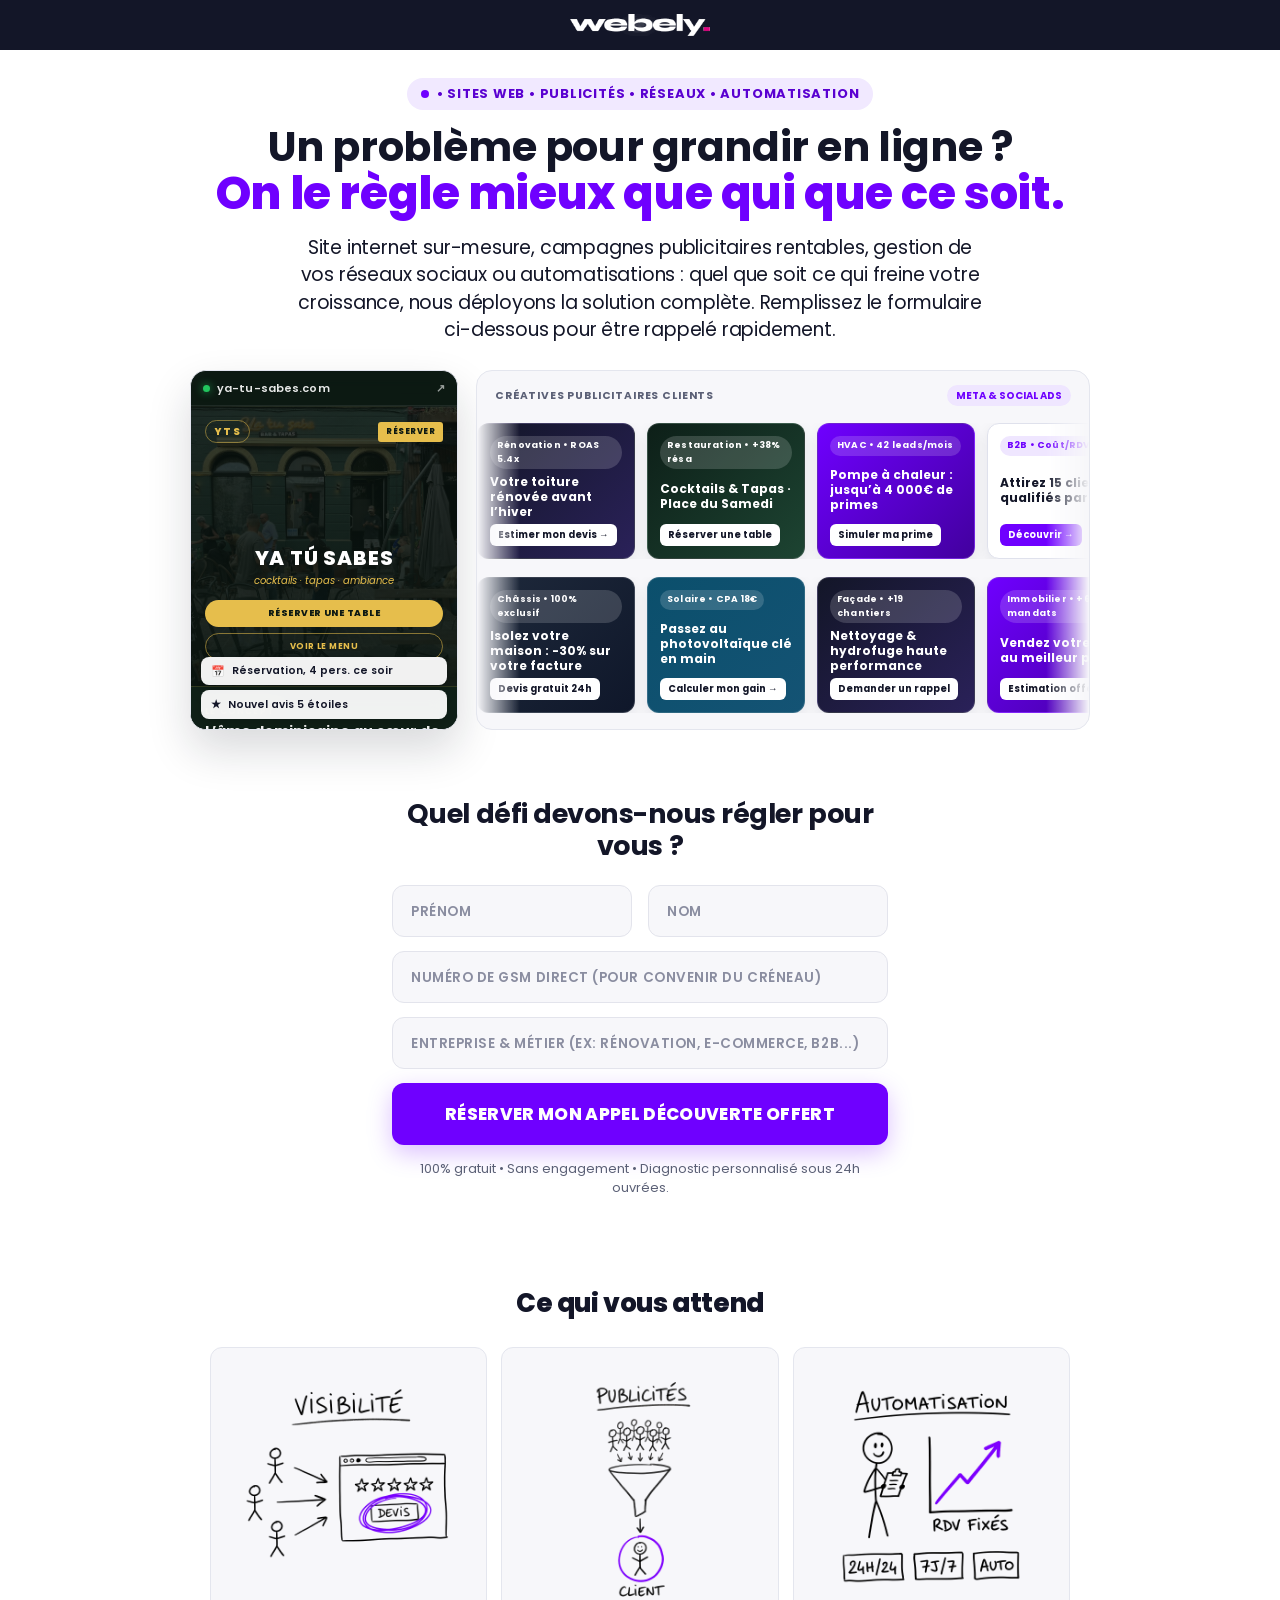
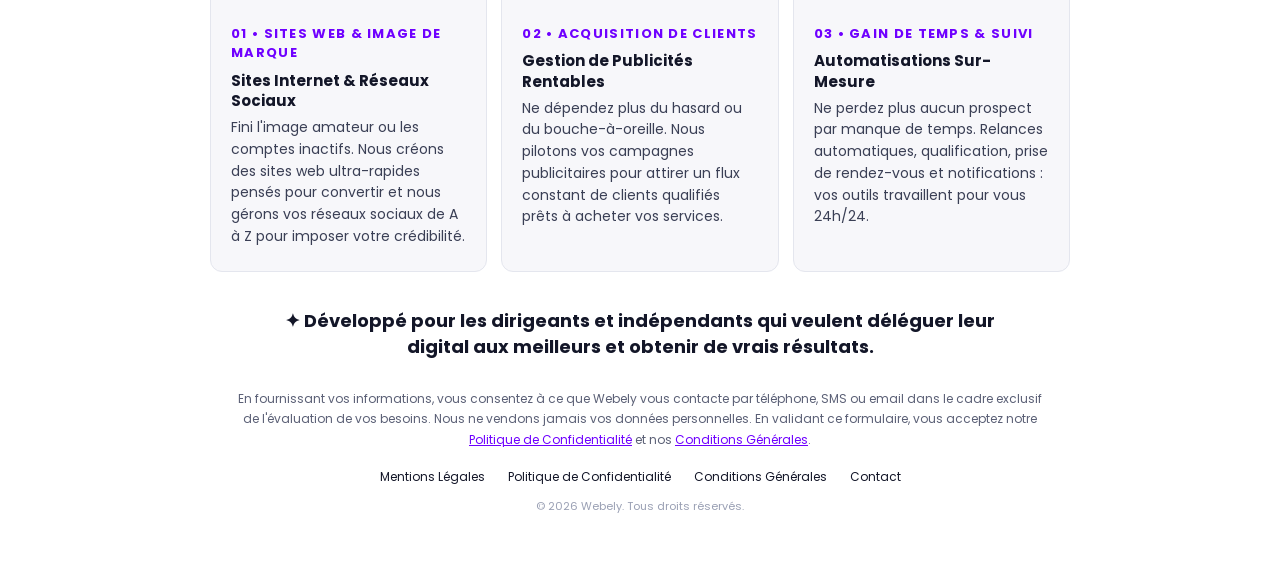
==== index.html @ 22837da8 "feat: nouveau hero showcase site web defilant ya-tu-sabes + double carrousel publicitaire" ====
<!DOCTYPE html>
<html lang="fr">
<head>
  <meta charset="UTF-8" />
  <meta name="viewport" content="width=device-width, initial-scale=1.0" />
  <title>Webely — Un problème pour grandir en ligne ? On le règle mieux que qui que ce soit.</title>
  <meta name="description" content="Site internet sur-mesure, campagnes publicitaires rentables, gestion de vos réseaux sociaux ou automatisations : quel que soit ce qui freine votre croissance, nous déployons la solution complète." />
  
  <!-- Exact Google Font Poppins used by Acquisition.com -->
  <link rel="preconnect" href="https://fonts.googleapis.com" />
  <link rel="preconnect" href="https://fonts.gstatic.com" crossorigin />
  <link href="https://fonts.googleapis.com/css2?family=Poppins:wght@300;400;500;600;700;800;900&display=swap" rel="stylesheet" />
  
  <link rel="stylesheet" href="styles.css" />
</head>
<body>

  <!-- ========================================================================
       TOP HEADER (ACQUISITION.COM STYLE: DARK NAVY STRIP + LOGO)
       ======================================================================== -->
  <header class="sr-topbar">
    <a href="#" aria-label="Webely Accueil">
      <img src="assets/webely-logo-pure-white.png" alt="webely." class="sr-logo" />
    </a>
  </header>

  <main>
    <!-- ======================================================================
         SECTION 1 : HERO WITH MOCKUP DECK & WAITLIST CARD
         ====================================================================== -->
    <section class="sr-hero">
      
      <!-- Top Pill Tag -->
      <div class="stw-pill">
        <span class="stw-dot"></span>
        • SITES WEB • PUBLICITÉS • RÉSEAUX • AUTOMATISATION
      </div>

      <!-- Main Headline (h1-dsdasd + rm-h1-em) -->
      <h1 class="h1-dsdasd">
        Un problème pour grandir en ligne ? <br />
        <span class="rm-h1-em">On le règle mieux que qui que ce soit.</span>
      </h1>

      <!-- Subtitle Copy (rm-h1-copy) -->
      <h2 class="rm-h1-copy">
        Site internet sur-mesure, campagnes publicitaires rentables, gestion de vos réseaux sociaux ou automatisations : quel que soit ce qui freine votre croissance, nous déployons la solution complète. Remplissez le formulaire ci-dessous pour être rappelé rapidement.
      </h2>

      <!-- ==================================================================
           HERO VISUAL SHOWCASE : SITE WEB (CLIIK STYLE) + PUBS (HEYDIGITAL STYLE)
           ================================================================== -->
      <div class="wb-hero-showcase" id="hero-showcase">

        <!-- GAUCHE : Widget Site Web défilant (ya-tu-sabes.com) inspiré de cliik.io -->
        <a href="https://www.ya-tu-sabes.com/" target="_blank" rel="noopener noreferrer" class="wb-site-widget" aria-label="Voir le site client ya-tu-sabes.com">
          <div class="wb-site-topbar">
            <span class="wb-live-dot"></span>
            <span>ya-tu-sabes.com</span>
            <span class="wb-site-ext">↗</span>
          </div>

          <div class="wb-site-viewport">
            <div class="wb-site-scroll-track">
              <!-- Section 1 : Hero ya-tu-sabes.com -->
              <div class="yts-hero-block">
                <img src="assets/yts-hero.jpg" alt="Ya Tu Sabes Bruxelles" class="yts-hero-bg" />
                <div class="yts-hero-overlay"></div>
                <div class="yts-nav-mini">
                  <span class="yts-logo-mini">YTS</span>
                  <span class="yts-btn-mini">RÉSERVER</span>
                </div>
                <div class="yts-hero-center">
                  <div class="yts-title-main">YA TÚ SABES</div>
                  <div class="yts-sub-main">cocktails · tapas · ambiance</div>
                  <div class="yts-cta-gold">RÉSERVER UNE TABLE</div>
                  <div class="yts-cta-outline">VOIR LE MENU</div>
                </div>
              </div>

              <!-- Section 2 : Concept & Stats (milieu du site) -->
              <div class="yts-mid-block">
                <div class="yts-kicker">LE CONCEPT</div>
                <div class="yts-h2">L’âme dominicaine au cœur de Bruxelles</div>
                <p class="yts-p">Place du Samedi 12 · Cocktails signature, tapas généreuses et ambiance latine festive jusqu’à 01h.</p>
                <div class="yts-stats-grid">
                  <div class="yts-stat">
                    <strong>4.9 ★</strong>
                    <span>Avis Google</span>
                  </div>
                  <div class="yts-stat">
                    <strong>17h–01h</strong>
                    <span>Mar → Dim</span>
                  </div>
                </div>
              </div>

              <!-- Section 3 : La Carte Signature -->
              <div class="yts-carte-block">
                <div class="yts-kicker">LA CARTE SIGNATURE</div>
                <div class="yts-menu-item">
                  <span>Mojito Maracuyá</span>
                  <span class="yts-price">12€</span>
                </div>
                <div class="yts-menu-item">
                  <span>Empanadas Dominicaines</span>
                  <span class="yts-price">9€</span>
                </div>
                <div class="yts-menu-item">
                  <span>Plátanos Maduros</span>
                  <span class="yts-price">8€</span>
                </div>
              </div>
            </div>
          </div>

          <!-- Micro-pilules flottantes style cliik.io -->
          <div class="wb-float-pills">
            <div class="wb-pill-notif">
              <span class="wb-pill-ico">📅</span>
              <span>Réservation, 4 pers. ce soir</span>
            </div>
            <div class="wb-pill-notif">
              <span class="wb-pill-ico">★</span>
              <span>Nouvel avis 5 étoiles</span>
            </div>
          </div>
        </a>

        <!-- DROITE : Double Carrousel Publicitaire inspiré de heydigital.co -->
        <div class="wb-ads-stage" aria-label="Créatives publicitaires clients">
          <div class="wb-ads-header">
            <span class="wb-ads-label">CRÉATIVES PUBLICITAIRES CLIENTS</span>
            <span class="wb-ads-badge">META &amp; SOCIAL ADS</span>
          </div>

          <!-- Ligne du haut : défilement de GAUCHE à DROITE -->
          <div class="wb-marquee-row">
            <div class="wb-marquee-track is-ltr">
              <div class="wb-ad-card ad-style-1" data-ad-slot="1">
                <div class="wb-ad-tag">Rénovation • ROAS 5.4x</div>
                <div class="wb-ad-headline">Votre toiture rénovée avant l’hiver</div>
                <div class="wb-ad-cta">Estimer mon devis →</div>
              </div>
              <div class="wb-ad-card ad-style-2" data-ad-slot="2">
                <div class="wb-ad-tag">Restauration • +38% résa</div>
                <div class="wb-ad-headline">Cocktails &amp; Tapas · Place du Samedi</div>
                <div class="wb-ad-cta">Réserver une table</div>
              </div>
              <div class="wb-ad-card ad-style-3" data-ad-slot="3">
                <div class="wb-ad-tag">HVAC • 42 leads/mois</div>
                <div class="wb-ad-headline">Pompe à chaleur : jusqu’à 4 000€ de primes</div>
                <div class="wb-ad-cta">Simuler ma prime</div>
              </div>
              <div class="wb-ad-card ad-style-4" data-ad-slot="4">
                <div class="wb-ad-tag">B2B • Coût/RDV -44%</div>
                <div class="wb-ad-headline">Attirez 15 clients qualifiés par mois</div>
                <div class="wb-ad-cta">Découvrir →</div>
              </div>
              <!-- Duplication pour boucle infinie fluide -->
              <div class="wb-ad-card ad-style-1" aria-hidden="true">
                <div class="wb-ad-tag">Rénovation • ROAS 5.4x</div>
                <div class="wb-ad-headline">Votre toiture rénovée avant l’hiver</div>
                <div class="wb-ad-cta">Estimer mon devis →</div>
              </div>
              <div class="wb-ad-card ad-style-2" aria-hidden="true">
                <div class="wb-ad-tag">Restauration • +38% résa</div>
                <div class="wb-ad-headline">Cocktails &amp; Tapas · Place du Samedi</div>
                <div class="wb-ad-cta">Réserver une table</div>
              </div>
              <div class="wb-ad-card ad-style-3" aria-hidden="true">
                <div class="wb-ad-tag">HVAC • 42 leads/mois</div>
                <div class="wb-ad-headline">Pompe à chaleur : jusqu’à 4 000€ de primes</div>
                <div class="wb-ad-cta">Simuler ma prime</div>
              </div>
              <div class="wb-ad-card ad-style-4" aria-hidden="true">
                <div class="wb-ad-tag">B2B • Coût/RDV -44%</div>
                <div class="wb-ad-headline">Attirez 15 clients qualifiés par mois</div>
                <div class="wb-ad-cta">Découvrir →</div>
              </div>
            </div>
          </div>

          <!-- Ligne du bas : défilement de DROITE à GAUCHE -->
          <div class="wb-marquee-row">
            <div class="wb-marquee-track is-rtl">
              <div class="wb-ad-card ad-style-5" data-ad-slot="5">
                <div class="wb-ad-tag">Châssis • 100% exclusif</div>
                <div class="wb-ad-headline">Isolez votre maison : -30% sur votre facture</div>
                <div class="wb-ad-cta">Devis gratuit 24h</div>
              </div>
              <div class="wb-ad-card ad-style-6" data-ad-slot="6">
                <div class="wb-ad-tag">Solaire • CPA 18€</div>
                <div class="wb-ad-headline">Passez au photovoltaïque clé en main</div>
                <div class="wb-ad-cta">Calculer mon gain →</div>
              </div>
              <div class="wb-ad-card ad-style-1" data-ad-slot="7">
                <div class="wb-ad-tag">Façade • +19 chantiers</div>
                <div class="wb-ad-headline">Nettoyage &amp; hydrofuge haute performance</div>
                <div class="wb-ad-cta">Demander un rappel</div>
              </div>
              <div class="wb-ad-card ad-style-3" data-ad-slot="8">
                <div class="wb-ad-tag">Immobilier • +62 mandats</div>
                <div class="wb-ad-headline">Vendez votre bien au meilleur prix</div>
                <div class="wb-ad-cta">Estimation offerte</div>
              </div>
              <!-- Duplication pour boucle infinie fluide -->
              <div class="wb-ad-card ad-style-5" aria-hidden="true">
                <div class="wb-ad-tag">Châssis • 100% exclusif</div>
                <div class="wb-ad-headline">Isolez votre maison : -30% sur votre facture</div>
                <div class="wb-ad-cta">Devis gratuit 24h</div>
              </div>
              <div class="wb-ad-card ad-style-6" aria-hidden="true">
                <div class="wb-ad-tag">Solaire • CPA 18€</div>
                <div class="wb-ad-headline">Passez au photovoltaïque clé en main</div>
                <div class="wb-ad-cta">Calculer mon gain →</div>
              </div>
              <div class="wb-ad-card ad-style-1" aria-hidden="true">
                <div class="wb-ad-tag">Façade • +19 chantiers</div>
                <div class="wb-ad-headline">Nettoyage &amp; hydrofuge haute performance</div>
                <div class="wb-ad-cta">Demander un rappel</div>
              </div>
              <div class="wb-ad-card ad-style-3" aria-hidden="true">
                <div class="wb-ad-tag">Immobilier • +62 mandats</div>
                <div class="wb-ad-headline">Vendez votre bien au meilleur prix</div>
                <div class="wb-ad-cta">Estimation offerte</div>
              </div>
            </div>
          </div>
        </div>

      </div>

    </section>

    <!-- ======================================================================
         FORM SECTION (#waitlist, .sr-card, .rm-card-h2, .sr-namerow, .sr-btn)
         ====================================================================== -->
    <div class="sr-card" id="waitlist">
      <h2 class="rm-card-h2">Quel défi devons-nous régler pour vous ?</h2>

      <form id="discovery-form" class="sr-form" novalidate>
        
        <!-- Row 1: First Name & Last Name (sr-namerow) -->
        <div class="sr-namerow">
          <input 
            type="text" 
            name="firstname" 
            id="first-name"
            class="sr-input" 
            placeholder="PRÉNOM" 
            autocomplete="given-name" 
            required 
          />
          <input 
            type="text" 
            name="lastname" 
            id="last-name"
            class="sr-input" 
            placeholder="NOM" 
            autocomplete="family-name" 
            required 
          />
        </div>

        <!-- Row 2: Phone GSM Direct -->
        <div class="sr-field-full">
          <input 
            type="tel" 
            name="phone" 
            id="phone"
            class="sr-input" 
            placeholder="NUMÉRO DE GSM DIRECT (POUR CONVENIR DU CRÉNEAU)" 
            autocomplete="tel" 
            required 
          />
        </div>

        <!-- Row 3: Company & Trade -->
        <div class="sr-field-full">
          <input 
            type="text" 
            name="company" 
            id="company"
            class="sr-input" 
            placeholder="ENTREPRISE &amp; MÉTIER (EX: RÉNOVATION, E-COMMERCE, B2B...)" 
            required 
          />
        </div>

        <!-- Big Hormozi Purple CTA Button (.sr-btn) -->
        <button type="submit" class="sr-btn" id="submit-btn">
          RÉSERVER MON APPEL DÉCOUVERTE OFFERT
        </button>

        <!-- Microcopy reassurance (.sr-micro) -->
        <div class="sr-micro">
          100% gratuit • Sans engagement • Diagnostic personnalisé sous 24h ouvrées.
        </div>

      </form>

      <!-- Success State (hidden initially) -->
      <div id="form-success" class="sr-success-box" style="display: none;">
        <div class="sr-success-icon">
          <svg width="28" height="28" viewBox="0 0 24 24" fill="none" stroke="currentColor" stroke-width="2.5">
            <polyline points="20 6 9 17 4 12"/>
          </svg>
        </div>
        <h3 class="sr-success-title">Demande enregistrée avec succès !</h3>
        <p class="sr-success-desc">
          Merci. Notre équipe analyse votre activité et vous contacte très rapidement par téléphone pour faire le point sur vos objectifs.
        </p>
      </div>

    </div>

    <!-- ======================================================================
         SECTION 2 : "WHAT'S INSIDE" / "CE QUI VOUS ATTEND" (.stw-inside, .stw-grid, .stw-c)
         ====================================================================== -->
    <section class="stw-inside">
      <h2>Ce qui vous attend</h2>
      
      <div class="stw-grid">
        
        <!-- CARTE 01 : SITES WEB & IMAGE DE MARQUE -->
        <div class="stw-c">
          <img 
            class="stw-dd" data-src="assets/sketch-visibilite.png" src="[data-uri]" alt="Visibilité" width="600" height="600" 
          />
          <b>01 • SITES WEB &amp; IMAGE DE MARQUE</b>
          <h3>Sites Internet &amp; Réseaux Sociaux</h3>
          <p>
            Fini l'image amateur ou les comptes inactifs. Nous créons des sites web ultra-rapides pensés pour convertir et nous gérons vos réseaux sociaux de A à Z pour imposer votre crédibilité.
          </p>
        </div>

        <!-- CARTE 02 : ACQUISITION DE CLIENTS -->
        <div class="stw-c">
          <img 
            class="stw-dd" data-src="assets/sketch-publicites.png" src="[data-uri]" alt="Publicités" width="600" height="600" 
          />
          <b>02 • ACQUISITION DE CLIENTS</b>
          <h3>Gestion de Publicités Rentables</h3>
          <p>
            Ne dépendez plus du hasard ou du bouche-à-oreille. Nous pilotons vos campagnes publicitaires pour attirer un flux constant de clients qualifiés prêts à acheter vos services.
          </p>
        </div>

        <!-- CARTE 03 : GAIN DE TEMPS & SUIVI -->
        <div class="stw-c">
          <img 
            class="stw-dd" data-src="assets/sketch-automatisation.png" src="[data-uri]" alt="Automatisation" width="600" height="600" 
          />
          <b>03 • GAIN DE TEMPS &amp; SUIVI</b>
          <h3>Automatisations Sur-Mesure</h3>
          <p>
            Ne perdez plus aucun prospect par manque de temps. Relances automatiques, qualification, prise de rendez-vous et notifications : vos outils travaillent pour vous 24h/24.
          </p>
        </div>

      </div>
    </section>

    <!-- Authority / Proof Callout (.sr-trust, .sr-trust-line) -->
    <div class="sr-trust">
      <div class="sr-trust-line">
        ✦ Développé pour les dirigeants et indépendants qui veulent déléguer leur digital aux meilleurs et obtenir de vrais résultats.
      </div>
    </div>

    <!-- Legal Disclaimer & Footer (.sr-legal, .sr-consent, .sr-links, .sr-copy) -->
    <footer class="sr-legal">
      <p class="sr-consent">
        En fournissant vos informations, vous consentez à ce que Webely vous contacte par téléphone, SMS ou email dans le cadre exclusif de l'évaluation de vos besoins. Nous ne vendons jamais vos données personnelles. En validant ce formulaire, vous acceptez notre <a href="#" class="sr-consent-link">Politique de Confidentialité</a> et nos <a href="#" class="sr-consent-link">Conditions Générales</a>.
      </p>
      
      <div class="sr-links">
        <a href="#" class="sr-flink">Mentions Légales</a>
        <a href="#" class="sr-flink">Politique de Confidentialité</a>
        <a href="#" class="sr-flink">Conditions Générales</a>
        <a href="mailto:contact@webely.eu" class="sr-flink">Contact</a>
      </div>

      <div class="sr-copy">
        © 2026 Webely. Tous droits réservés.
      </div>
    </footer>

  </main>

  <!-- Video Modal Dialog -->
  <div id="video-modal" class="video-modal-overlay" aria-hidden="true" role="dialog">
    <div class="video-modal-box">
      <button type="button" class="video-modal-close" id="close-video-modal" aria-label="Fermer la vidéo">✕</button>
      <div class="video-player-frame">
        <div class="video-sim-screen">
          <div class="sim-brand-watermark">
            <img src="assets/webely-logo-pure-white.png" alt="webely." />
          </div>
          <div class="sim-play-state">
            <div class="sim-loader-ring"></div>
            <h4>Démonstration des Solutions Webely</h4>
            <p>Sites web, acquisition publicitaire &amp; automatisation digitale</p>
          </div>
          <div class="sim-controls-bar">
            <div class="sim-progress-track">
              <div class="sim-progress-fill"></div>
            </div>
            <div class="sim-controls-row">
              <button type="button" class="sim-play-pause">▶</button>
              <span>01:14 / 08:45</span>
              <span class="sim-hq-badge">HD 1080p</span>
            </div>
          </div>
        </div>
      </div>
    </div>
  </div>

  <script src="app.js"></script>
</body>
</html>
---- styles.css ----
/* ==========================================================================
   WEBELY — EXACT REPLICATION OF ACQUISITION.COM (ALEX HORMOZI FUNNEL)
   Original CSS Rules, Dimensions, Fonts & Responsive Breakpoints
   ========================================================================== */

:root {
  --_primitives---colors--neutral-darkest: #06030b;
  --_primitives---colors--white: #fff;
  --_typography---font-styles--body: 'Poppins', sans-serif;
  --color-scheme-1--background: var(--_primitives---colors--white);
  --color-scheme-1--text: var(--_primitives---colors--neutral-darkest);
}

*, *::before, *::after {
  box-sizing: border-box;
  margin: 0;
  padding: 0;
}

html {
  -webkit-text-size-adjust: 100%;
}

body {
  background-color: var(--color-scheme-1--background);
  font-family: var(--_typography---font-styles--body);
  color: var(--color-scheme-1--text);
  font-size: 1rem;
  line-height: 1.5;
  -webkit-font-smoothing: antialiased;
  overflow-x: hidden;
}

img {
  max-width: 100%;
}

/* ==========================================================================
   HEADER / TOPBAR (.sr-topbar & .sr-logo)
   ========================================================================== */
.sr-topbar {
  background-color: #131628;
  justify-content: center;
  align-items: center;
  padding: 14px 20px;
  display: flex;
}

.sr-logo {
  width: auto;
  height: 22px;
  display: block;
}

/* ==========================================================================
   HERO SECTION (.sr-hero, .stw-pill, .h1-dsdasd, .rm-h1-em, .rm-h1-copy)
   ========================================================================== */
.sr-hero {
  text-align: center;
  max-width: 960px;
  margin-left: auto;
  margin-right: auto;
  padding: 24px 20px 6px;
  font-family: 'Poppins', sans-serif;
}

.stw-pill {
  display: inline-flex;
  align-items: center;
  gap: 8px;
  background: #f1e9ff;
  color: #5a00d1;
  border-radius: 999px;
  padding: 6px 14px;
  font-size: 13px;
  font-weight: 700;
  letter-spacing: .06em;
  text-transform: uppercase;
  margin-bottom: 14px;
}

.stw-dot {
  width: 8px;
  height: 8px;
  border-radius: 50%;
  background: #6f00ff;
  animation: stwp 1.6s ease-in-out infinite;
}

@keyframes stwp {
  0%, 100% { opacity: 1; transform: scale(1); }
  50% { opacity: .35; transform: scale(.7); }
}

.h1-dsdasd {
  color: #131628;
  letter-spacing: -.01em;
  text-transform: none;
  margin-top: 0;
  margin-bottom: 0;
  font-size: 41px;
  font-weight: 700;
  line-height: 1.12;
  text-decoration: none;
}

.rm-h1-em {
  color: #6f00ff;
  text-transform: none;
  font-size: 45px;
  font-weight: 800;
  display: inline;
}

.rm-h1-copy {
  color: #131628;
  text-align: center;
  letter-spacing: -.01em;
  margin-top: 20px;
  margin-bottom: 0;
  font-size: 24px;
  font-weight: 400;
  line-height: 1.12;
}

/* ==========================================================================
   HERO VISUAL SHOWCASE : SITE WEB (CLIIK) + PUBS (HEYDIGITAL)
   ========================================================================== */
.wb-hero-showcase {
  display: grid;
  grid-template-columns: 268px 1fr;
  gap: 18px;
  max-width: 900px;
  margin: 26px auto 0;
  align-items: stretch;
  text-align: left;
}

/* --- Left: Scrolling Website Widget (ya-tu-sabes.com) --- */
.wb-site-widget {
  position: relative;
  display: flex;
  flex-direction: column;
  height: 360px;
  border-radius: 16px;
  background: #0d1913;
  border: 1px solid #e2e4ee;
  box-shadow: 0 20px 44px rgba(19, 22, 40, 0.16);
  overflow: hidden;
  text-decoration: none;
  color: #fff;
  transition: transform 0.25s ease, box-shadow 0.25s ease;
}

.wb-site-widget:hover {
  transform: translateY(-3px);
  box-shadow: 0 24px 52px rgba(19, 22, 40, 0.22);
}

.wb-site-widget:hover .wb-site-scroll-track {
  animation-play-state: paused;
}

.wb-site-topbar {
  position: relative;
  z-index: 3;
  display: flex;
  align-items: center;
  gap: 7px;
  padding: 9px 12px;
  background: rgba(13, 25, 19, 0.92);
  backdrop-filter: blur(8px);
  border-bottom: 1px solid rgba(255, 255, 255, 0.08);
  font-size: 11px;
  font-weight: 600;
  color: rgba(255, 255, 255, 0.9);
  letter-spacing: 0.01em;
}

.wb-live-dot {
  width: 7px;
  height: 7px;
  border-radius: 50%;
  background: #22c55e;
  box-shadow: 0 0 8px rgba(34, 197, 94, 0.8);
  flex-shrink: 0;
}

.wb-site-ext {
  margin-left: auto;
  font-size: 11px;
  opacity: 0.65;
}

.wb-site-viewport {
  position: relative;
  flex: 1;
  overflow: hidden;
  background: #0d1913;
}

.wb-site-scroll-track {
  display: flex;
  flex-direction: column;
  will-change: transform;
  animation: wbSiteScroll 15s ease-in-out infinite;
}

@keyframes wbSiteScroll {
  0%, 12% { transform: translateY(0); }
  45%, 60% { transform: translateY(-54%); }
  90%, 100% { transform: translateY(0); }
}

/* Ya Tu Sabes internal miniature sections */
.yts-hero-block {
  position: relative;
  height: 280px;
  overflow: hidden;
  display: flex;
  flex-direction: column;
  justify-content: space-between;
  padding: 14px;
  text-align: center;
}

.yts-hero-bg {
  position: absolute;
  inset: 0;
  width: 100%;
  height: 100%;
  object-fit: cover;
  filter: brightness(0.45);
}

.yts-hero-overlay {
  position: absolute;
  inset: 0;
  background: linear-gradient(180deg, rgba(11, 22, 17, 0.55) 0%, rgba(11, 22, 17, 0.88) 100%);
}

.yts-nav-mini {
  position: relative;
  z-index: 2;
  display: flex;
  justify-content: space-between;
  align-items: center;
}

.yts-logo-mini {
  font-size: 10px;
  font-weight: 800;
  letter-spacing: 0.14em;
  color: #e6be4c;
  border: 1px solid rgba(230, 190, 76, 0.5);
  border-radius: 999px;
  padding: 3px 8px;
}

.yts-btn-mini {
  background: #e6be4c;
  color: #0d1913;
  font-size: 8px;
  font-weight: 800;
  padding: 4px 8px;
  border-radius: 3px;
  letter-spacing: 0.06em;
}

.yts-hero-center {
  position: relative;
  z-index: 2;
  margin-bottom: 12px;
}

.yts-title-main {
  font-size: 20px;
  font-weight: 800;
  letter-spacing: 0.04em;
  color: #ffffff;
  line-height: 1.1;
}

.yts-sub-main {
  font-size: 10px;
  font-style: italic;
  color: #e6be4c;
  margin: 4px 0 12px;
}

.yts-cta-gold {
  background: #e6be4c;
  color: #0d1913;
  font-size: 9px;
  font-weight: 800;
  padding: 7px 12px;
  border-radius: 999px;
  letter-spacing: 0.05em;
  margin-bottom: 6px;
}

.yts-cta-outline {
  border: 1px solid rgba(230, 190, 76, 0.55);
  color: #e6be4c;
  font-size: 8.5px;
  font-weight: 700;
  padding: 6px 12px;
  border-radius: 999px;
  letter-spacing: 0.05em;
}

.yts-mid-block {
  background: #102119;
  padding: 18px 14px;
  border-top: 1px solid rgba(230, 190, 76, 0.16);
}

.yts-kicker {
  font-size: 8.5px;
  font-weight: 700;
  letter-spacing: 0.14em;
  color: #e6be4c;
  margin-bottom: 5px;
}

.yts-h2 {
  font-size: 14px;
  font-weight: 700;
  color: #fff;
  line-height: 1.25;
  margin-bottom: 6px;
}

.yts-p {
  font-size: 10px;
  color: rgba(255, 255, 255, 0.72);
  line-height: 1.45;
  margin-bottom: 12px;
}

.yts-stats-grid {
  display: grid;
  grid-template-columns: 1fr 1fr;
  gap: 8px;
}

.yts-stat {
  background: rgba(255, 255, 255, 0.05);
  border: 1px solid rgba(255, 255, 255, 0.08);
  border-radius: 8px;
  padding: 8px;
  text-align: center;
}

.yts-stat strong {
  display: block;
  font-size: 12px;
  color: #e6be4c;
}

.yts-stat span {
  font-size: 8.5px;
  color: rgba(255, 255, 255, 0.65);
}

.yts-carte-block {
  background: #0b1611;
  padding: 16px 14px 68px;
  border-top: 1px solid rgba(255, 255, 255, 0.06);
}

.yts-menu-item {
  display: flex;
  justify-content: space-between;
  align-items: center;
  padding: 7px 0;
  border-bottom: 1px dashed rgba(255, 255, 255, 0.1);
  font-size: 10px;
  color: rgba(255, 255, 255, 0.88);
}

.yts-price {
  color: #e6be4c;
  font-weight: 700;
}

/* Floating pills at bottom of website widget (cliik.io style) */
.wb-float-pills {
  position: absolute;
  left: 10px;
  right: 10px;
  bottom: 10px;
  z-index: 4;
  display: flex;
  flex-direction: column;
  gap: 5px;
  pointer-events: none;
}

.wb-pill-notif {
  display: flex;
  align-items: center;
  gap: 7px;
  background: rgba(255, 255, 255, 0.94);
  backdrop-filter: blur(8px);
  color: #131628;
  font-size: 10.5px;
  font-weight: 600;
  padding: 6px 10px;
  border-radius: 8px;
  box-shadow: 0 6px 16px rgba(0, 0, 0, 0.22);
}

.wb-pill-ico {
  font-size: 11px;
}

/* --- Right: Dual-Row Ad Creative Marquee (heydigital.co style) --- */
.wb-ads-stage {
  position: relative;
  height: 360px;
  background: #f7f7fa;
  border: 1px solid #e4e6ee;
  border-radius: 16px;
  padding: 14px 0 16px;
  display: flex;
  flex-direction: column;
  justify-content: space-between;
  overflow: hidden;
  min-width: 0;
}

.wb-ads-header {
  display: flex;
  justify-content: space-between;
  align-items: center;
  padding: 0 18px;
}

.wb-ads-label {
  font-size: 10.5px;
  font-weight: 700;
  letter-spacing: 0.08em;
  color: #5b6076;
}

.wb-ads-badge {
  font-size: 10px;
  font-weight: 700;
  color: #6f00ff;
  background: #efe6ff;
  padding: 3px 9px;
  border-radius: 999px;
}

.wb-marquee-row {
  position: relative;
  width: 100%;
  overflow: hidden;
  -webkit-mask-image: linear-gradient(to right, transparent 0%, #000 7%, #000 93%, transparent 100%);
  mask-image: linear-gradient(to right, transparent 0%, #000 7%, #000 93%, transparent 100%);
}

.wb-marquee-track {
  display: flex;
  gap: 12px;
  width: max-content;
  will-change: transform;
}

/* Top row: Left to Right */
.wb-marquee-track.is-ltr {
  animation: wbMarqueeLTR 26s linear infinite;
}

/* Bottom row: Right to Left */
.wb-marquee-track.is-rtl {
  animation: wbMarqueeRTL 26s linear infinite;
}

.wb-ads-stage:hover .wb-marquee-track {
  animation-play-state: paused;
}

@keyframes wbMarqueeLTR {
  0% { transform: translateX(-50%); }
  100% { transform: translateX(0); }
}

@keyframes wbMarqueeRTL {
  0% { transform: translateX(0); }
  100% { transform: translateX(-50%); }
}

.wb-ad-card {
  width: 158px;
  height: 136px;
  border-radius: 12px;
  padding: 12px;
  display: flex;
  flex-direction: column;
  justify-content: space-between;
  flex-shrink: 0;
  box-shadow: 0 6px 16px rgba(19, 22, 40, 0.08);
  border: 1px solid rgba(255, 255, 255, 0.14);
  overflow: hidden;
}

.wb-ad-card img {
  width: 100%;
  height: 100%;
  object-fit: cover;
  border-radius: 10px;
}

.wb-ad-tag {
  font-size: 9px;
  font-weight: 700;
  letter-spacing: 0.02em;
  padding: 3px 7px;
  border-radius: 999px;
  width: fit-content;
  background: rgba(255, 255, 255, 0.16);
  color: #fff;
}

.wb-ad-headline {
  font-size: 12px;
  font-weight: 700;
  line-height: 1.25;
  color: #fff;
}

.wb-ad-cta {
  font-size: 9.5px;
  font-weight: 700;
  background: #fff;
  color: #131628;
  padding: 4px 8px;
  border-radius: 6px;
  width: fit-content;
}

/* Distinct ad palette cards */
.ad-style-1 { background: linear-gradient(135deg, #131628 0%, #2a2159 100%); }
.ad-style-2 { background: linear-gradient(135deg, #0d1f18 0%, #1d4432 100%); }
.ad-style-3 { background: linear-gradient(135deg, #6f00ff 0%, #42009e 100%); }
.ad-style-4 { background: #ffffff; border: 1px solid #dfe1ec; }
.ad-style-4 .wb-ad-tag { background: #efe6ff; color: #6f00ff; }
.ad-style-4 .wb-ad-headline { color: #131628; }
.ad-style-4 .wb-ad-cta { background: #6f00ff; color: #fff; }
.ad-style-5 { background: linear-gradient(135deg, #1e293b 0%, #0f172a 100%); }
.ad-style-6 { background: linear-gradient(135deg, #0b4f6c 0%, #145374 100%); }

/* ==========================================================================
   FORM / WAITLIST CARD (#waitlist, .sr-card, .rm-card-h2, .sr-namerow, .sr-input, .sr-btn)
   ========================================================================== */
.sr-card {
  background-color: #fff;
  border-radius: 16px;
  max-width: 560px;
  margin: 34px auto 0;
  padding: 36px 30px 30px;
  font-family: 'Poppins', sans-serif;
  text-align: center;
}

.rm-card-h2 {
  color: #131628;
  text-align: center;
  margin-top: 0;
  margin-bottom: 22px;
  font-size: 27px;
  font-weight: 700;
  line-height: 1.2;
  letter-spacing: -.48px;
}

.sr-namerow {
  gap: 16px;
  width: 100%;
  display: flex;
  margin-bottom: 14px;
}

#waitlist .sr-input,
#waitlist .sr-select {
  background: #f7f7fa !important;
  border: 1.5px solid #e3e4ec !important;
  border-radius: 12px !important;
  height: 52px !important;
  font-size: 16px !important;
  color: #131628 !important;
  font-family: 'Poppins', sans-serif;
  font-weight: 500;
  transition: border-color .15s, box-shadow .15s;
  box-sizing: border-box;
  padding: 14px 18px;
  width: 100%;
}

#waitlist .sr-input::placeholder {
  color: #8a8da0;
  text-transform: uppercase;
  font-size: 13.5px;
  font-weight: 600;
  letter-spacing: 0.04em;
}

#waitlist .sr-input:focus,
#waitlist .sr-select:focus {
  background: #fff !important;
  border-color: #6f00ff !important;
  box-shadow: 0 0 0 4px rgba(111, 0, 255, .12) !important;
  outline: 0;
}

#waitlist .sr-input.error {
  border-color: #e5484d !important;
}

.sr-field-full {
  margin-bottom: 14px;
  width: 100%;
}

#waitlist .sr-btn {
  background: #6f00ff !important;
  color: #fff !important;
  border-radius: 12px !important;
  box-shadow: 0 8px 24px rgba(111, 0, 255, .25) !important;
  transition: background .15s, transform .15s;
  font-family: 'Poppins', sans-serif;
  font-size: 17px;
  font-weight: 800;
  text-transform: uppercase;
  letter-spacing: .02em;
  padding: 18px 24px;
  cursor: pointer;
  border: none;
  width: 100%;
  display: flex;
  align-items: center;
  justify-content: center;
  margin: 12px auto 0;
  text-decoration: none;
}

#waitlist .sr-btn:hover {
  background: #5a00d1 !important;
  transform: translateY(-1px);
}

#waitlist .sr-btn:active {
  transform: translateY(0);
}

#waitlist .sr-btn:disabled {
  opacity: 0.7;
  cursor: default;
}

.sr-micro {
  color: #5b6076;
  text-align: center;
  margin-top: 14px;
  font-family: 'Poppins', sans-serif;
  font-size: 13px;
  line-height: 1.5;
}

/* Success state */
.sr-success-box {
  background: #f4fbf6;
  border: 1.5px solid #c9ecd3;
  border-radius: 14px;
  padding: 32px 24px;
  text-align: center;
}

.sr-success-icon {
  width: 50px;
  height: 50px;
  border-radius: 50%;
  background: #22a45d;
  color: #fff;
  display: inline-flex;
  align-items: center;
  justify-content: center;
  margin-bottom: 14px;
}

.sr-success-title {
  color: #146c3c;
  font-size: 20px;
  font-weight: 700;
  margin-bottom: 8px;
}

.sr-success-desc {
  color: #25583b;
  font-size: 14px;
  line-height: 1.5;
}

/* ==========================================================================
   WHAT'S INSIDE / CE QUI VOUS ATTEND (.stw-inside, .stw-grid, .stw-c)
   ========================================================================== */
.stw-inside {
  max-width: 900px;
  margin: 54px auto 0;
  padding: 0 20px;
  text-align: center;
  font-family: 'Poppins', sans-serif;
}

.stw-inside h2 {
  color: #131628;
  font-size: 26px;
  font-weight: 800;
  margin: 0 0 24px;
  letter-spacing: -.4px;
}

.stw-grid {
  display: grid;
  grid-template-columns: repeat(3, 1fr);
  gap: 14px;
  text-align: left;
}

.stw-c {
  background: #f7f7fa;
  border: 1px solid #e4e6ee;
  border-radius: 12px;
  padding: 22px 20px 24px;
  display: flex;
  flex-direction: column;
}

.stw-dd {
  display: block;
  width: 100%;
  max-width: 260px;
  height: 240px;
  margin: 0 auto 14px;
  object-fit: contain;
  object-position: center;
}

.stw-c b {
  display: block;
  color: #6f00ff;
  font-size: 13px;
  font-weight: 700;
  letter-spacing: .1em;
  text-transform: uppercase;
  margin-bottom: 8px;
}

.stw-c h3 {
  font-size: 15px;
  font-weight: 700;
  color: #131628;
  line-height: 1.35;
  margin-bottom: 6px;
}

.stw-c p {
  margin: 0;
  color: #3a3f55;
  font-size: 14px;
  line-height: 1.55;
}

/* ==========================================================================
   TRUST CALLOUT (.sr-trust, .sr-trust-line)
   ========================================================================== */
.sr-trust {
  text-align: center;
  max-width: 760px;
  margin: 36px auto 0;
  padding: 0 20px;
  font-family: 'Poppins', sans-serif;
}

.sr-trust-line {
  color: #131628;
  margin-bottom: 8px;
  font-family: 'Poppins', sans-serif;
  font-size: 18px;
  font-weight: 700;
  line-height: 1.4;
}

/* ==========================================================================
   FOOTER (.sr-legal, .sr-consent, .sr-links, .sr-copy)
   ========================================================================== */
.sr-legal {
  text-align: center;
  max-width: 860px;
  margin: 30px auto 0;
  padding: 0 20px 48px;
  font-family: 'Poppins', sans-serif;
}

.sr-consent {
  color: #5b6076;
  margin-bottom: 18px;
  font-family: 'Poppins', sans-serif;
  font-size: 12px;
  line-height: 1.7;
}

.sr-consent-link {
  color: #6f00ff;
  text-decoration: underline;
}

.sr-links {
  font-size: 12px;
  margin-bottom: 12px;
}

.sr-flink {
  color: #131628;
  margin: 0 10px;
  font-family: 'Poppins', sans-serif;
  font-size: 12px;
  text-decoration: none;
}

.sr-flink:hover {
  text-decoration: underline;
}

.sr-copy {
  color: #9aa0b4;
  margin-top: 10px;
  font-family: 'Poppins', sans-serif;
  font-size: 11px;
}

/* ==========================================================================
   VIDEO MODAL
   ========================================================================== */
.video-modal-overlay {
  position: fixed;
  inset: 0;
  z-index: 9999;
  background: rgba(10, 11, 28, .85);
  display: flex;
  align-items: center;
  justify-content: center;
  padding: 20px;
  opacity: 0;
  pointer-events: none;
  transition: opacity .2s ease;
}

.video-modal-overlay.is-open {
  opacity: 1;
  pointer-events: auto;
}

.video-modal-box {
  position: relative;
  width: 100%;
  max-width: 840px;
}

.video-modal-close {
  position: absolute;
  top: -42px;
  right: 0;
  background: none;
  border: 0;
  color: #fff;
  font-size: 26px;
  cursor: pointer;
}

.video-player-frame {
  aspect-ratio: 16/9;
  background: #0d0f22;
  border-radius: 12px;
  overflow: hidden;
  box-shadow: 0 25px 60px rgba(0,0,0,0.5);
}

.video-sim-screen {
  position: relative;
  width: 100%;
  height: 100%;
  display: flex;
  align-items: center;
  justify-content: center;
  color: #fff;
  text-align: center;
}

.sim-brand-watermark {
  position: absolute;
  top: 18px;
  left: 20px;
}

.sim-brand-watermark img {
  height: 22px;
}

.sim-play-state h4 {
  font-size: 18px;
  margin-top: 12px;
  font-weight: 700;
}

.sim-play-state p {
  font-size: 13px;
  color: #a9abc6;
  margin-top: 4px;
}

.sim-loader-ring {
  width: 38px;
  height: 38px;
  margin: 0 auto;
  border: 3px solid rgba(255, 255, 255, .2);
  border-top-color: #6f00ff;
  border-radius: 50%;
  animation: spin 1s linear infinite;
}

@keyframes spin {
  to { transform: rotate(360deg); }
}

.sim-controls-bar {
  position: absolute;
  left: 0;
  right: 0;
  bottom: 0;
  padding: 12px 18px;
  text-align: left;
}

.sim-progress-track {
  height: 4px;
  background: rgba(255, 255, 255, .2);
  border-radius: 2px;
}

.sim-progress-fill {
  width: 18%;
  height: 100%;
  background: #6f00ff;
  border-radius: 2px;
}

.sim-controls-row {
  display: flex;
  gap: 12px;
  align-items: center;
  margin-top: 10px;
  font-size: 12px;
}

.sim-play-pause {
  background: none;
  border: 0;
  color: #fff;
  cursor: pointer;
  font-size: 14px;
}

.sim-hq-badge {
  margin-left: auto;
  font-size: 11px;
  opacity: .8;
}

/* ==========================================================================
   EXACT BREAKPOINT OVERRIDES (MATCHING ACQUISITION.COM)
   ========================================================================== */

/* Tablet & Mobile (max-width: 767px) */
@media screen and (max-width: 767px) {
  .h1-dsdasd {
    font-size: 30px;
  }
  .rm-card-h2 {
    font-size: 21px;
  }
  .rm-h1-copy {
    font-size: 18px;
  }
  .wb-hero-showcase {
    grid-template-columns: 1fr;
    gap: 14px;
    margin-top: 20px;
  }
  .wb-site-widget {
    max-width: 280px;
    width: 100%;
    height: 320px;
    margin: 0 auto;
  }
  .wb-ads-stage {
    height: auto;
    padding: 12px 0 14px;
    gap: 10px;
  }
  .wb-ad-card {
    width: 132px;
    height: 116px;
    padding: 10px;
  }
  .wb-ad-headline {
    font-size: 10.5px;
  }
  .stw-grid {
    grid-template-columns: 1fr;
  }
  .stw-inside h2 {
    font-size: 22px;
  }
}

/* Small Mobile (max-width: 479px) */
@media screen and (max-width: 479px) {
  .h1-dsdasd {
    font-size: 24px;
  }
  .rm-h1-em {
    font-size: 34px;
    line-height: 1.1;
  }
  .rm-h1-copy {
    margin-top: 14px;
    margin-bottom: 14px;
    font-size: 15px;
    line-height: 1.45;
  }
  .sr-topbar {
    padding-top: 12px;
    padding-bottom: 12px;
  }
  .sr-logo {
    height: 19px;
  }
  .sr-hero {
    padding-top: 20px;
    padding-bottom: 10px;
  }
  .sr-card {
    margin-top: 12px;
    padding: 24px 18px 22px;
  }
  .sr-namerow {
    display: block;
    margin-bottom: 0;
  }
  .sr-namerow .sr-input {
    margin-bottom: 14px;
  }
  .stw-pill {
    font-size: 10.5px;
    margin-bottom: 10px;
  }
}

/* Desktop Polish (min-width: 768px) */
@media (min-width: 768px) {
  .sr-hero {
    padding-top: 28px !important;
  }
  .stw-pill {
    margin-bottom: 14px !important;
    font-size: 13px !important;
    padding: 6px 14px !important;
  }
  .h1-dsdasd {
    font-size: 41px !important;
    line-height: 1.12 !important;
  }
  .rm-h1-em {
    font-size: 45px !important;
  }
  .rm-h1-copy {
    font-size: 19px !important;
    line-height: 1.45 !important;
    margin-top: 14px !important;
    max-width: 700px;
    margin-left: auto !important;
    margin-right: auto !important;
  }
  #waitlist {
    margin-top: 26px !important;
    padding: 36px 32px 32px !important;
  }
  #waitlist .rm-card-h2 {
    margin-bottom: 22px !important;
  }
}

/* Card and sketch entry animations */
.stw-c {
  transition: transform 0.25s ease, box-shadow 0.25s ease;
}

.stw-c:hover {
  transform: translateY(-4px);
  box-shadow: 0 12px 28px rgba(19, 22, 40, 0.08);
}

.stw-dd {
  opacity: 0;
  transform: translateY(12px) scale(0.97);
  transition: opacity 0.5s cubic-bezier(0.16, 1, 0.3, 1), transform 0.5s cubic-bezier(0.16, 1, 0.3, 1);
}

.stw-dd.is-loaded {
  opacity: 1;
  transform: translateY(0) scale(1);
}
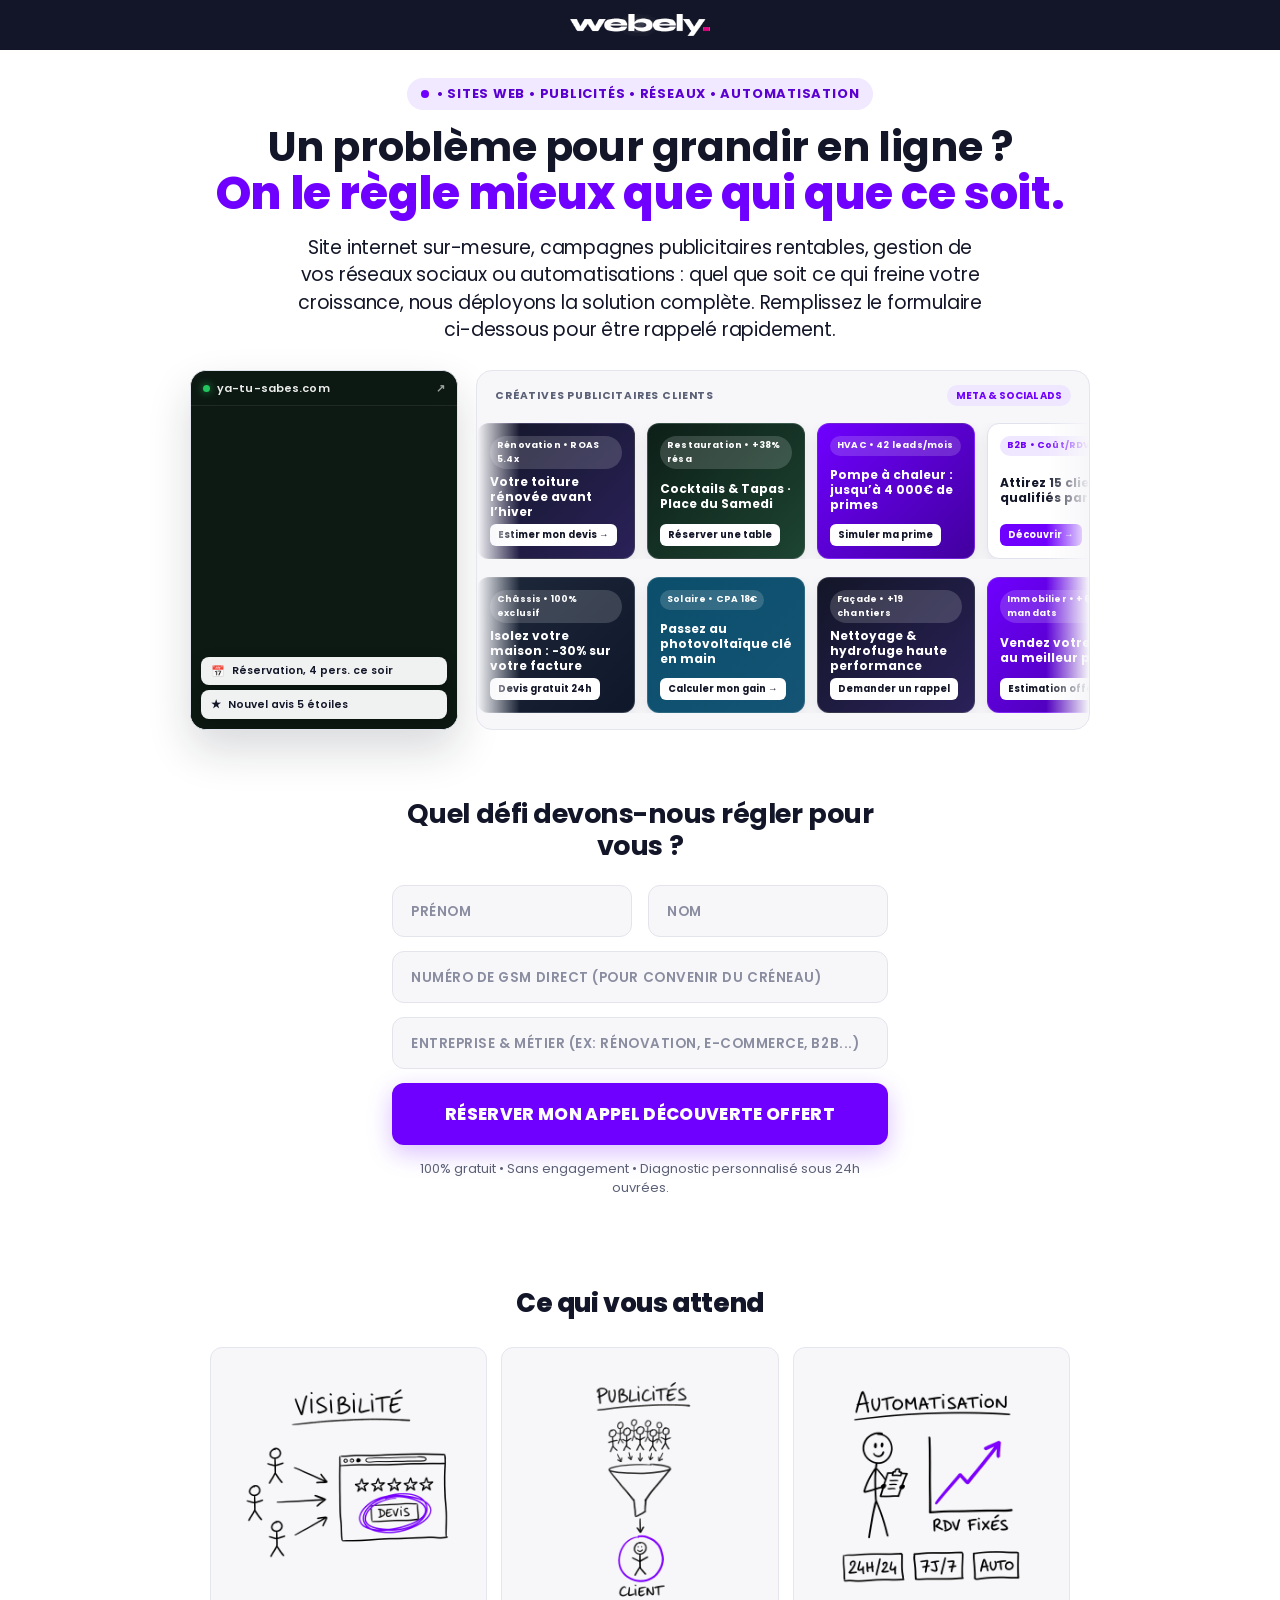
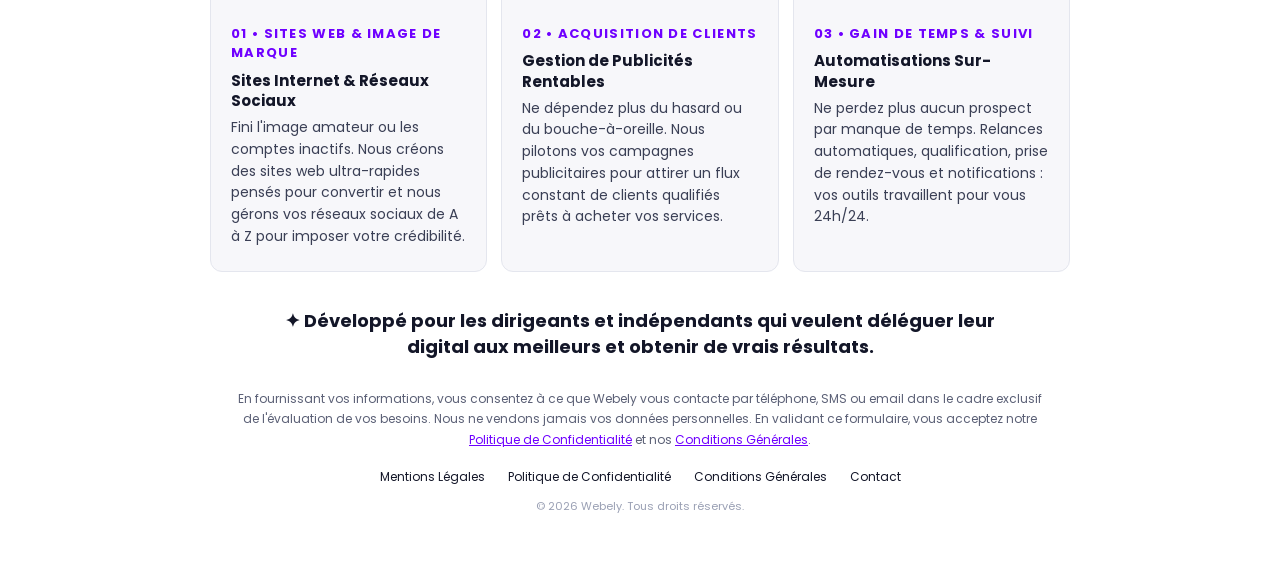
==== commit d4f25f79: "feat: integration en direct de ya-tu-sabes.com dans le widget hero" ====
--- a/index.html
+++ b/index.html
@@ -52,66 +52,21 @@
            ================================================================== -->
       <div class="wb-hero-showcase" id="hero-showcase">
 
-        <!-- GAUCHE : Widget Site Web défilant (ya-tu-sabes.com) inspiré de cliik.io -->
-        <a href="https://www.ya-tu-sabes.com/" target="_blank" rel="noopener noreferrer" class="wb-site-widget" aria-label="Voir le site client ya-tu-sabes.com">
-          <div class="wb-site-topbar">
+        <!-- GAUCHE : Widget Site Web réel en direct (ya-tu-sabes.com) inspiré de cliik.io -->
+        <div class="wb-site-widget" aria-label="Aperçu en direct du site client ya-tu-sabes.com">
+          <a href="https://www.ya-tu-sabes.com/" target="_blank" rel="noopener noreferrer" class="wb-site-topbar">
             <span class="wb-live-dot"></span>
             <span>ya-tu-sabes.com</span>
             <span class="wb-site-ext">↗</span>
-          </div>
+          </a>
 
           <div class="wb-site-viewport">
-            <div class="wb-site-scroll-track">
-              <!-- Section 1 : Hero ya-tu-sabes.com -->
-              <div class="yts-hero-block">
-                <img src="assets/yts-hero.jpg" alt="Ya Tu Sabes Bruxelles" class="yts-hero-bg" />
-                <div class="yts-hero-overlay"></div>
-                <div class="yts-nav-mini">
-                  <span class="yts-logo-mini">YTS</span>
-                  <span class="yts-btn-mini">RÉSERVER</span>
-                </div>
-                <div class="yts-hero-center">
-                  <div class="yts-title-main">YA TÚ SABES</div>
-                  <div class="yts-sub-main">cocktails · tapas · ambiance</div>
-                  <div class="yts-cta-gold">RÉSERVER UNE TABLE</div>
-                  <div class="yts-cta-outline">VOIR LE MENU</div>
-                </div>
-              </div>
-
-              <!-- Section 2 : Concept & Stats (milieu du site) -->
-              <div class="yts-mid-block">
-                <div class="yts-kicker">LE CONCEPT</div>
-                <div class="yts-h2">L’âme dominicaine au cœur de Bruxelles</div>
-                <p class="yts-p">Place du Samedi 12 · Cocktails signature, tapas généreuses et ambiance latine festive jusqu’à 01h.</p>
-                <div class="yts-stats-grid">
-                  <div class="yts-stat">
-                    <strong>4.9 ★</strong>
-                    <span>Avis Google</span>
-                  </div>
-                  <div class="yts-stat">
-                    <strong>17h–01h</strong>
-                    <span>Mar → Dim</span>
-                  </div>
-                </div>
-              </div>
-
-              <!-- Section 3 : La Carte Signature -->
-              <div class="yts-carte-block">
-                <div class="yts-kicker">LA CARTE SIGNATURE</div>
-                <div class="yts-menu-item">
-                  <span>Mojito Maracuyá</span>
-                  <span class="yts-price">12€</span>
-                </div>
-                <div class="yts-menu-item">
-                  <span>Empanadas Dominicaines</span>
-                  <span class="yts-price">9€</span>
-                </div>
-                <div class="yts-menu-item">
-                  <span>Plátanos Maduros</span>
-                  <span class="yts-price">8€</span>
-                </div>
-              </div>
-            </div>
+            <iframe
+              src="https://www.ya-tu-sabes.com/"
+              title="Ya Tu Sabes — Site client Webely"
+              class="wb-site-iframe"
+              loading="lazy"
+            ></iframe>
           </div>
 
           <!-- Micro-pilules flottantes style cliik.io -->
@@ -125,7 +80,7 @@
               <span>Nouvel avis 5 étoiles</span>
             </div>
           </div>
-        </a>
+        </div>
 
         <!-- DROITE : Double Carrousel Publicitaire inspiré de heydigital.co -->
         <div class="wb-ads-stage" aria-label="Créatives publicitaires clients">
--- a/styles.css
+++ b/styles.css
@@ -168,13 +168,18 @@
   align-items: center;
   gap: 7px;
   padding: 9px 12px;
-  background: rgba(13, 25, 19, 0.92);
+  background: rgba(13, 25, 19, 0.96);
   backdrop-filter: blur(8px);
   border-bottom: 1px solid rgba(255, 255, 255, 0.08);
   font-size: 11px;
   font-weight: 600;
-  color: rgba(255, 255, 255, 0.9);
+  color: rgba(255, 255, 255, 0.92);
   letter-spacing: 0.01em;
+  text-decoration: none;
+}
+
+.wb-site-topbar:hover {
+  color: #fff;
 }
 
 .wb-live-dot {
@@ -196,6 +201,14 @@
   position: relative;
   flex: 1;
   overflow: hidden;
+  background: #0d1913;
+}
+
+.wb-site-iframe {
+  width: 100%;
+  height: 100%;
+  border: 0;
+  display: block;
   background: #0d1913;
 }
 
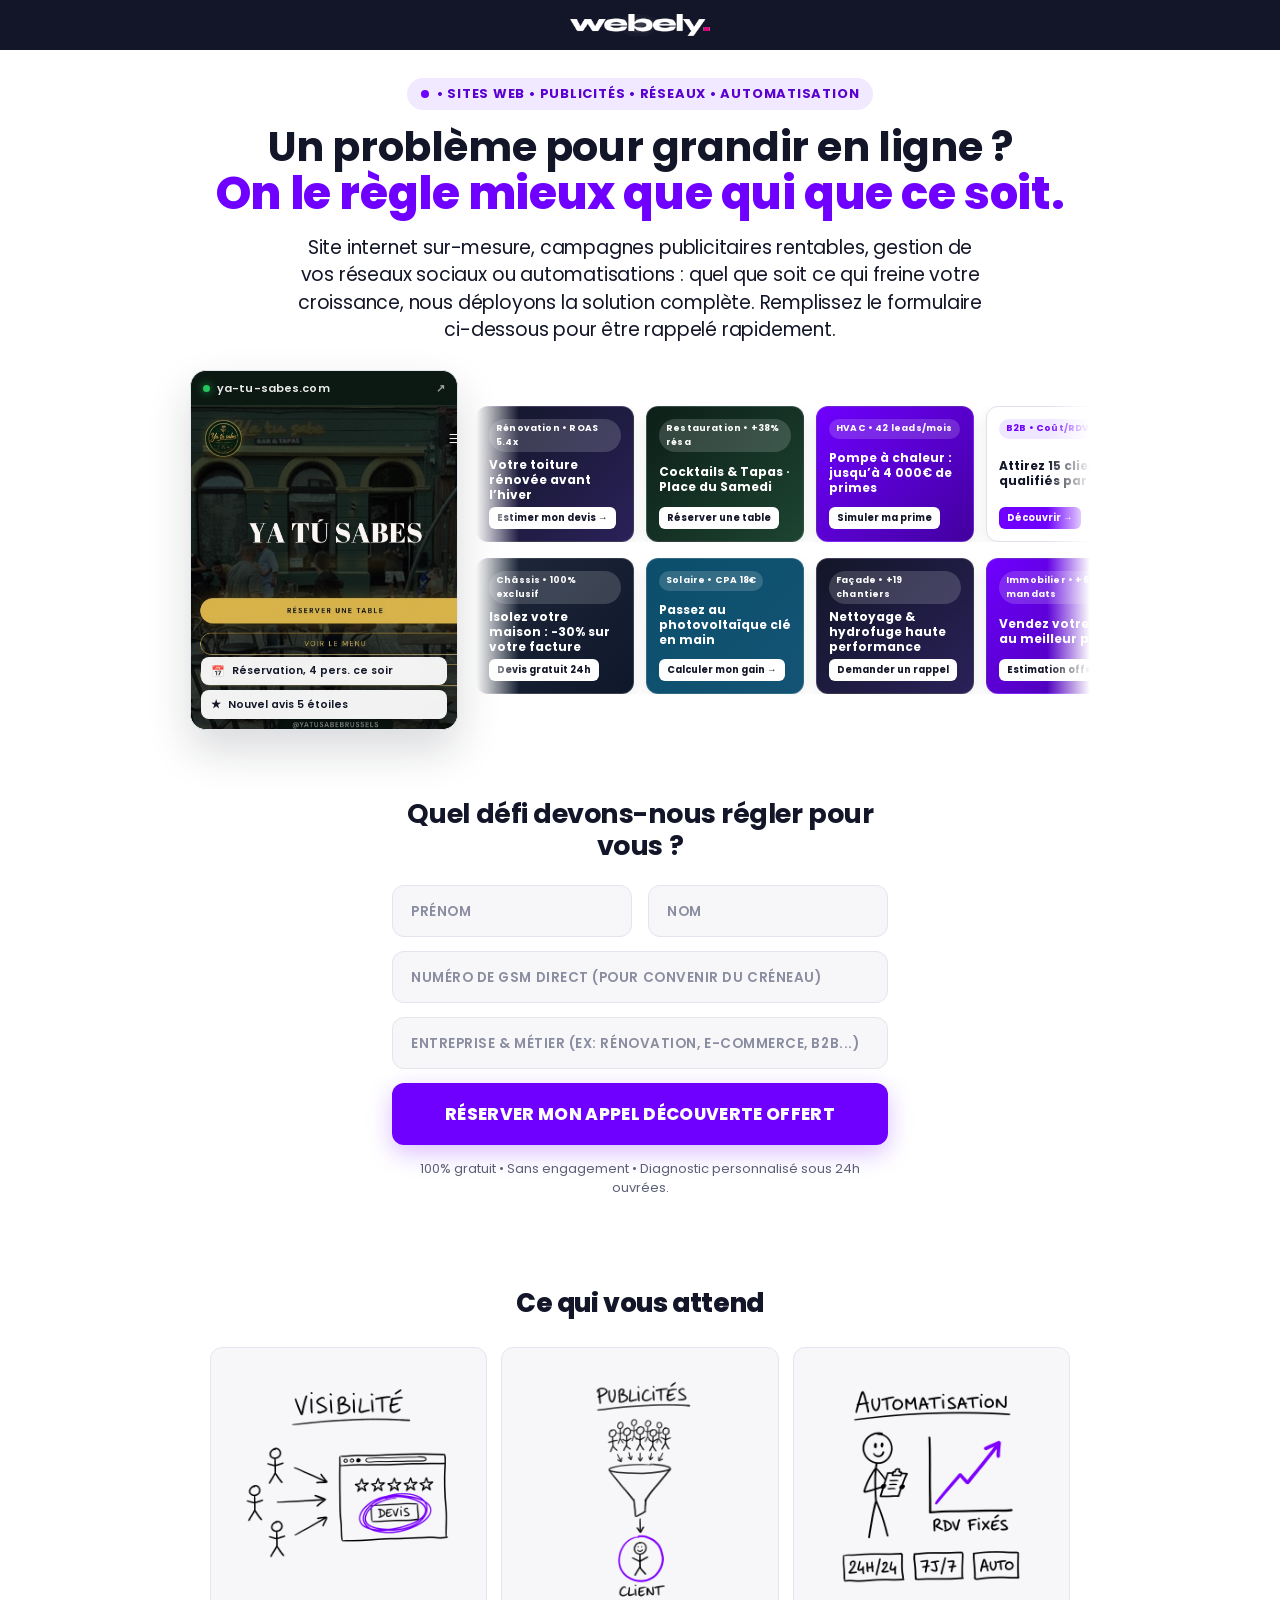
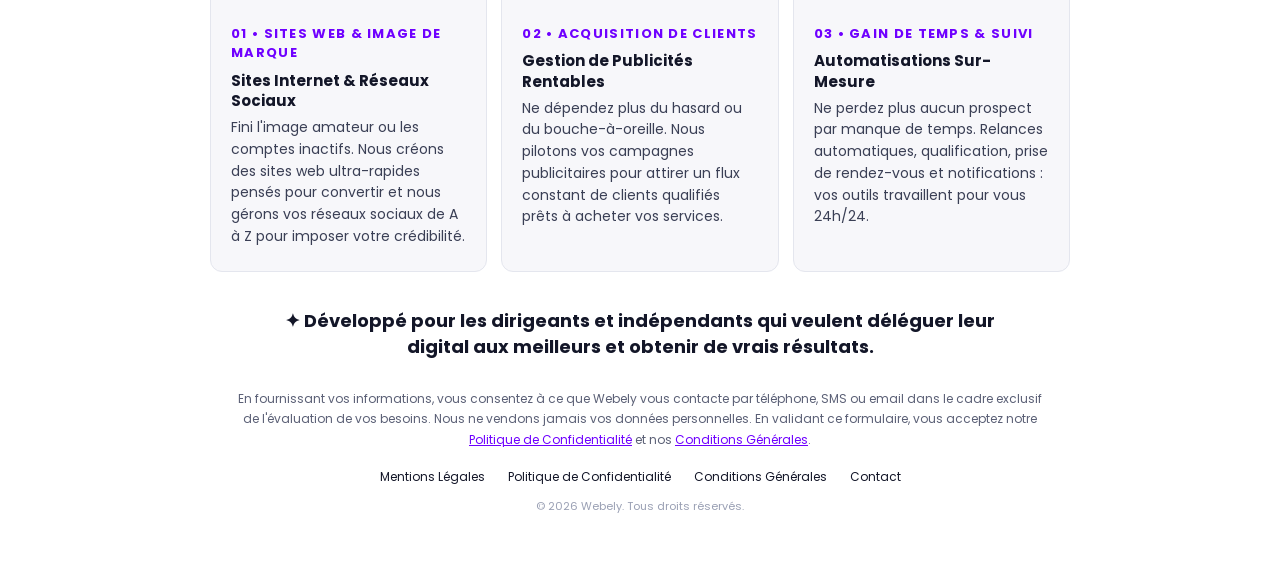
==== commit 2a5ab010: "feat: vrai rendu defilant ya-tu-sabes.com + carrousel pubs epure sans bordures ni titre" ====
--- a/index.html
+++ b/index.html
@@ -61,12 +61,11 @@
           </a>
 
           <div class="wb-site-viewport">
-            <iframe
-              src="https://www.ya-tu-sabes.com/"
-              title="Ya Tu Sabes — Site client Webely"
-              class="wb-site-iframe"
-              loading="lazy"
-            ></iframe>
+            <img
+              src="assets/ya-tu-sabes-scroll.jpg"
+              alt="Aperçu défilant du site ya-tu-sabes.com"
+              class="wb-site-scroll-img"
+            />
           </div>
 
           <!-- Micro-pilules flottantes style cliik.io -->
@@ -84,11 +83,6 @@
 
         <!-- DROITE : Double Carrousel Publicitaire inspiré de heydigital.co -->
         <div class="wb-ads-stage" aria-label="Créatives publicitaires clients">
-          <div class="wb-ads-header">
-            <span class="wb-ads-label">CRÉATIVES PUBLICITAIRES CLIENTS</span>
-            <span class="wb-ads-badge">META &amp; SOCIAL ADS</span>
-          </div>
-
           <!-- Ligne du haut : défilement de GAUCHE à DROITE -->
           <div class="wb-marquee-row">
             <div class="wb-marquee-track is-ltr">
--- a/styles.css
+++ b/styles.css
@@ -157,7 +157,7 @@
   box-shadow: 0 24px 52px rgba(19, 22, 40, 0.22);
 }
 
-.wb-site-widget:hover .wb-site-scroll-track {
+.wb-site-widget:hover .wb-site-scroll-img {
   animation-play-state: paused;
 }
 
@@ -204,24 +204,17 @@
   background: #0d1913;
 }
 
-.wb-site-iframe {
+.wb-site-scroll-img {
   width: 100%;
-  height: 100%;
-  border: 0;
+  height: auto;
   display: block;
-  background: #0d1913;
-}
-
-.wb-site-scroll-track {
-  display: flex;
-  flex-direction: column;
   will-change: transform;
-  animation: wbSiteScroll 15s ease-in-out infinite;
+  animation: wbSiteScroll 14s ease-in-out infinite;
 }
 
 @keyframes wbSiteScroll {
-  0%, 12% { transform: translateY(0); }
-  45%, 60% { transform: translateY(-54%); }
+  0%, 10% { transform: translateY(0); }
+  45%, 60% { transform: translateY(-68%); }
   90%, 100% { transform: translateY(0); }
 }
 
@@ -432,13 +425,14 @@
 .wb-ads-stage {
   position: relative;
   height: 360px;
-  background: #f7f7fa;
-  border: 1px solid #e4e6ee;
-  border-radius: 16px;
-  padding: 14px 0 16px;
+  background: transparent;
+  border: none;
+  border-radius: 0;
+  padding: 12px 0;
   display: flex;
   flex-direction: column;
-  justify-content: space-between;
+  justify-content: center;
+  gap: 16px;
   overflow: hidden;
   min-width: 0;
 }
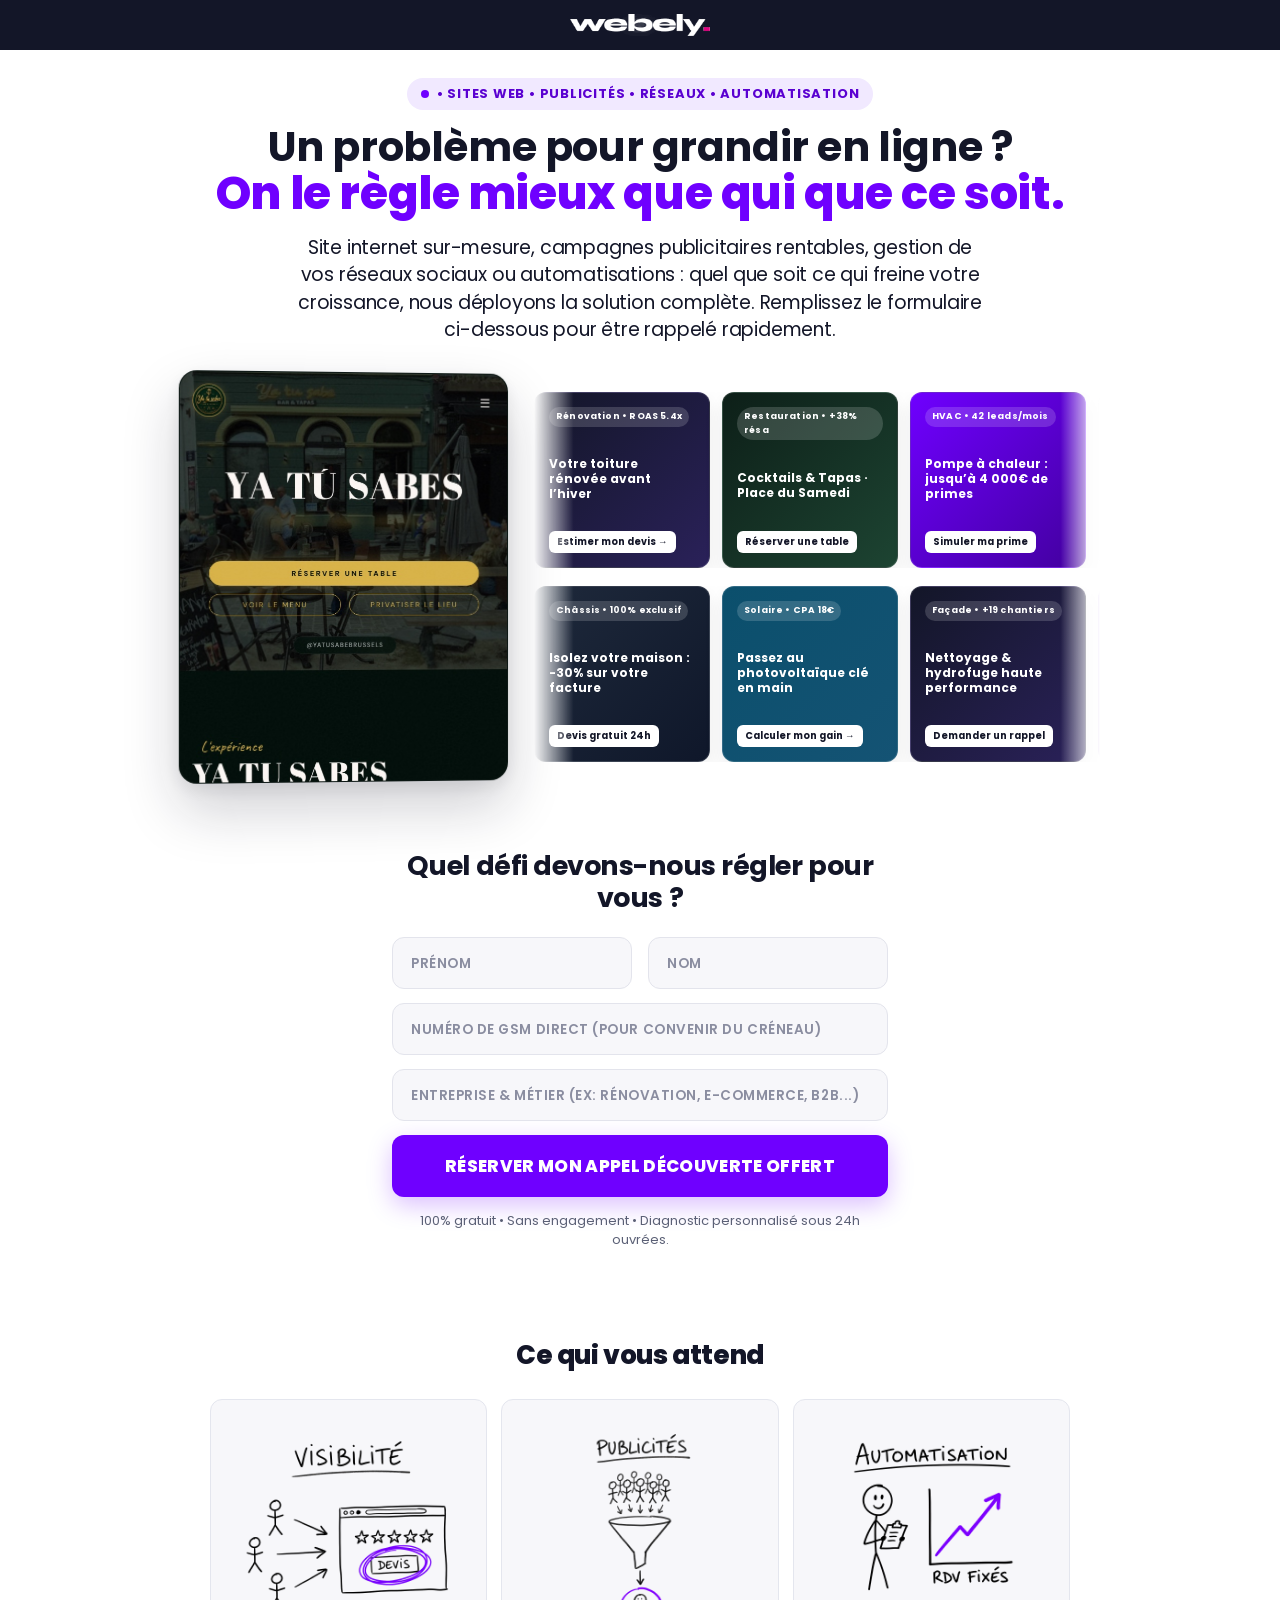
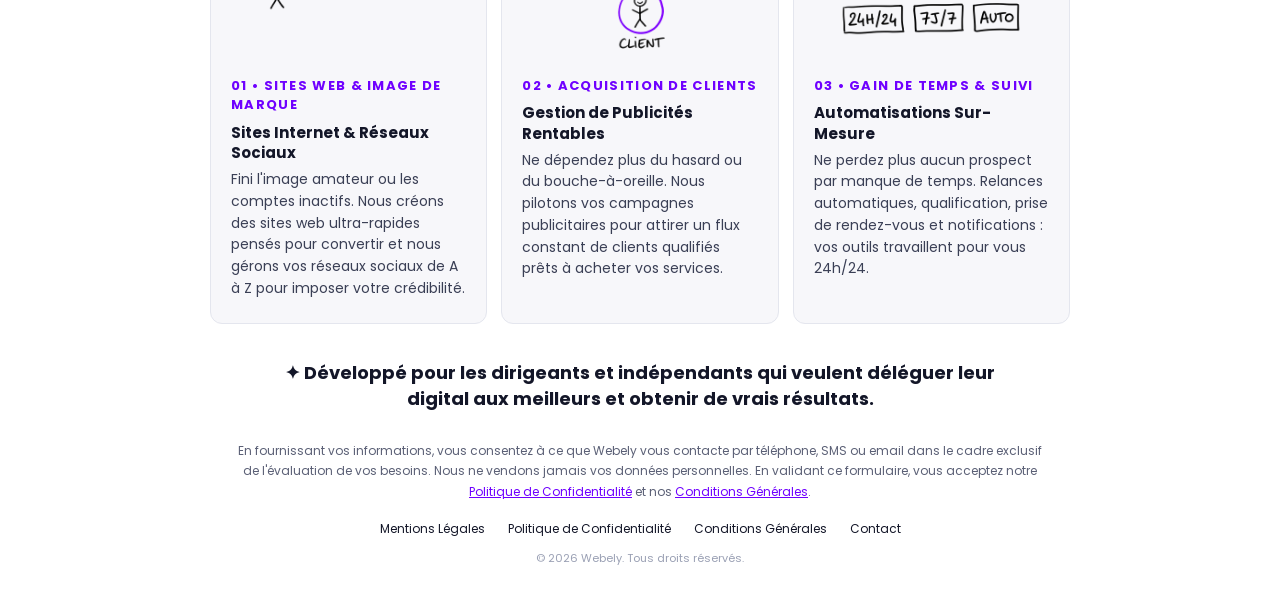
==== commit ee4137cc: "feat: widget site web cliik.io epure sans barre/pilules + preview ya-tu-sabes.com net" ====
--- a/index.html
+++ b/index.html
@@ -52,14 +52,8 @@
            ================================================================== -->
       <div class="wb-hero-showcase" id="hero-showcase">
 
-        <!-- GAUCHE : Widget Site Web réel en direct (ya-tu-sabes.com) inspiré de cliik.io -->
-        <div class="wb-site-widget" aria-label="Aperçu en direct du site client ya-tu-sabes.com">
-          <a href="https://www.ya-tu-sabes.com/" target="_blank" rel="noopener noreferrer" class="wb-site-topbar">
-            <span class="wb-live-dot"></span>
-            <span>ya-tu-sabes.com</span>
-            <span class="wb-site-ext">↗</span>
-          </a>
-
+        <!-- GAUCHE : Widget Site Web réel défilant (ya-tu-sabes.com) inspiré de cliik.io -->
+        <a href="https://www.ya-tu-sabes.com/" target="_blank" rel="noopener noreferrer" class="wb-site-widget" aria-label="Voir le site client ya-tu-sabes.com">
           <div class="wb-site-viewport">
             <img
               src="assets/ya-tu-sabes-scroll.jpg"
@@ -67,19 +61,7 @@
               class="wb-site-scroll-img"
             />
           </div>
-
-          <!-- Micro-pilules flottantes style cliik.io -->
-          <div class="wb-float-pills">
-            <div class="wb-pill-notif">
-              <span class="wb-pill-ico">📅</span>
-              <span>Réservation, 4 pers. ce soir</span>
-            </div>
-            <div class="wb-pill-notif">
-              <span class="wb-pill-ico">★</span>
-              <span>Nouvel avis 5 étoiles</span>
-            </div>
-          </div>
-        </div>
+        </a>
 
         <!-- DROITE : Double Carrousel Publicitaire inspiré de heydigital.co -->
         <div class="wb-ads-stage" aria-label="Créatives publicitaires clients">
--- a/styles.css
+++ b/styles.css
@@ -128,78 +128,43 @@
    ========================================================================== */
 .wb-hero-showcase {
   display: grid;
-  grid-template-columns: 268px 1fr;
-  gap: 18px;
-  max-width: 900px;
-  margin: 26px auto 0;
-  align-items: stretch;
+  grid-template-columns: 330px 1fr;
+  gap: 24px;
+  max-width: 960px;
+  margin: 28px auto 0;
+  align-items: center;
   text-align: left;
 }
 
 /* --- Left: Scrolling Website Widget (ya-tu-sabes.com) --- */
 .wb-site-widget {
   position: relative;
-  display: flex;
-  flex-direction: column;
-  height: 360px;
-  border-radius: 16px;
+  display: block;
+  width: 100%;
+  height: 410px;
+  border-radius: 18px;
   background: #0d1913;
-  border: 1px solid #e2e4ee;
-  box-shadow: 0 20px 44px rgba(19, 22, 40, 0.16);
+  border: 1px solid rgba(19, 22, 40, 0.08);
+  box-shadow: 0 26px 56px rgba(19, 22, 40, 0.2), 0 6px 18px rgba(19, 22, 40, 0.08);
   overflow: hidden;
   text-decoration: none;
-  color: #fff;
-  transition: transform 0.25s ease, box-shadow 0.25s ease;
+  transform: perspective(1200px) rotateY(4deg);
+  transition: transform 0.35s cubic-bezier(0.16, 1, 0.3, 1), box-shadow 0.35s ease;
 }
 
 .wb-site-widget:hover {
-  transform: translateY(-3px);
-  box-shadow: 0 24px 52px rgba(19, 22, 40, 0.22);
+  transform: perspective(1200px) rotateY(0deg) translateY(-4px);
+  box-shadow: 0 32px 68px rgba(19, 22, 40, 0.24), 0 8px 22px rgba(19, 22, 40, 0.1);
 }
 
 .wb-site-widget:hover .wb-site-scroll-img {
   animation-play-state: paused;
 }
 
-.wb-site-topbar {
-  position: relative;
-  z-index: 3;
-  display: flex;
-  align-items: center;
-  gap: 7px;
-  padding: 9px 12px;
-  background: rgba(13, 25, 19, 0.96);
-  backdrop-filter: blur(8px);
-  border-bottom: 1px solid rgba(255, 255, 255, 0.08);
-  font-size: 11px;
-  font-weight: 600;
-  color: rgba(255, 255, 255, 0.92);
-  letter-spacing: 0.01em;
-  text-decoration: none;
-}
-
-.wb-site-topbar:hover {
-  color: #fff;
-}
-
-.wb-live-dot {
-  width: 7px;
-  height: 7px;
-  border-radius: 50%;
-  background: #22c55e;
-  box-shadow: 0 0 8px rgba(34, 197, 94, 0.8);
-  flex-shrink: 0;
-}
-
-.wb-site-ext {
-  margin-left: auto;
-  font-size: 11px;
-  opacity: 0.65;
-}
-
 .wb-site-viewport {
   position: relative;
-  flex: 1;
+  width: 100%;
+  height: 100%;
   overflow: hidden;
   background: #0d1913;
 }
@@ -214,7 +179,7 @@
 
 @keyframes wbSiteScroll {
   0%, 10% { transform: translateY(0); }
-  45%, 60% { transform: translateY(-68%); }
+  45%, 60% { transform: translateY(-62%); }
   90%, 100% { transform: translateY(0); }
 }
 
@@ -424,15 +389,15 @@
 /* --- Right: Dual-Row Ad Creative Marquee (heydigital.co style) --- */
 .wb-ads-stage {
   position: relative;
-  height: 360px;
+  height: 410px;
   background: transparent;
   border: none;
   border-radius: 0;
-  padding: 12px 0;
+  padding: 8px 0;
   display: flex;
   flex-direction: column;
   justify-content: center;
-  gap: 16px;
+  gap: 18px;
   overflow: hidden;
   min-width: 0;
 }
@@ -500,15 +465,15 @@
 }
 
 .wb-ad-card {
-  width: 158px;
-  height: 136px;
+  width: 176px;
+  height: 176px;
   border-radius: 12px;
-  padding: 12px;
+  padding: 14px;
   display: flex;
   flex-direction: column;
   justify-content: space-between;
   flex-shrink: 0;
-  box-shadow: 0 6px 16px rgba(19, 22, 40, 0.08);
+  box-shadow: 0 8px 20px rgba(19, 22, 40, 0.08);
   border: 1px solid rgba(255, 255, 255, 0.14);
   overflow: hidden;
 }
@@ -1003,23 +968,27 @@
   }
   .wb-hero-showcase {
     grid-template-columns: 1fr;
-    gap: 14px;
-    margin-top: 20px;
+    gap: 18px;
+    margin-top: 22px;
   }
   .wb-site-widget {
-    max-width: 280px;
+    max-width: 310px;
     width: 100%;
-    height: 320px;
+    height: 380px;
     margin: 0 auto;
+    transform: none;
+  }
+  .wb-site-widget:hover {
+    transform: translateY(-2px);
   }
   .wb-ads-stage {
     height: auto;
-    padding: 12px 0 14px;
-    gap: 10px;
+    padding: 8px 0;
+    gap: 12px;
   }
   .wb-ad-card {
-    width: 132px;
-    height: 116px;
+    width: 136px;
+    height: 136px;
     padding: 10px;
   }
   .wb-ad-headline {
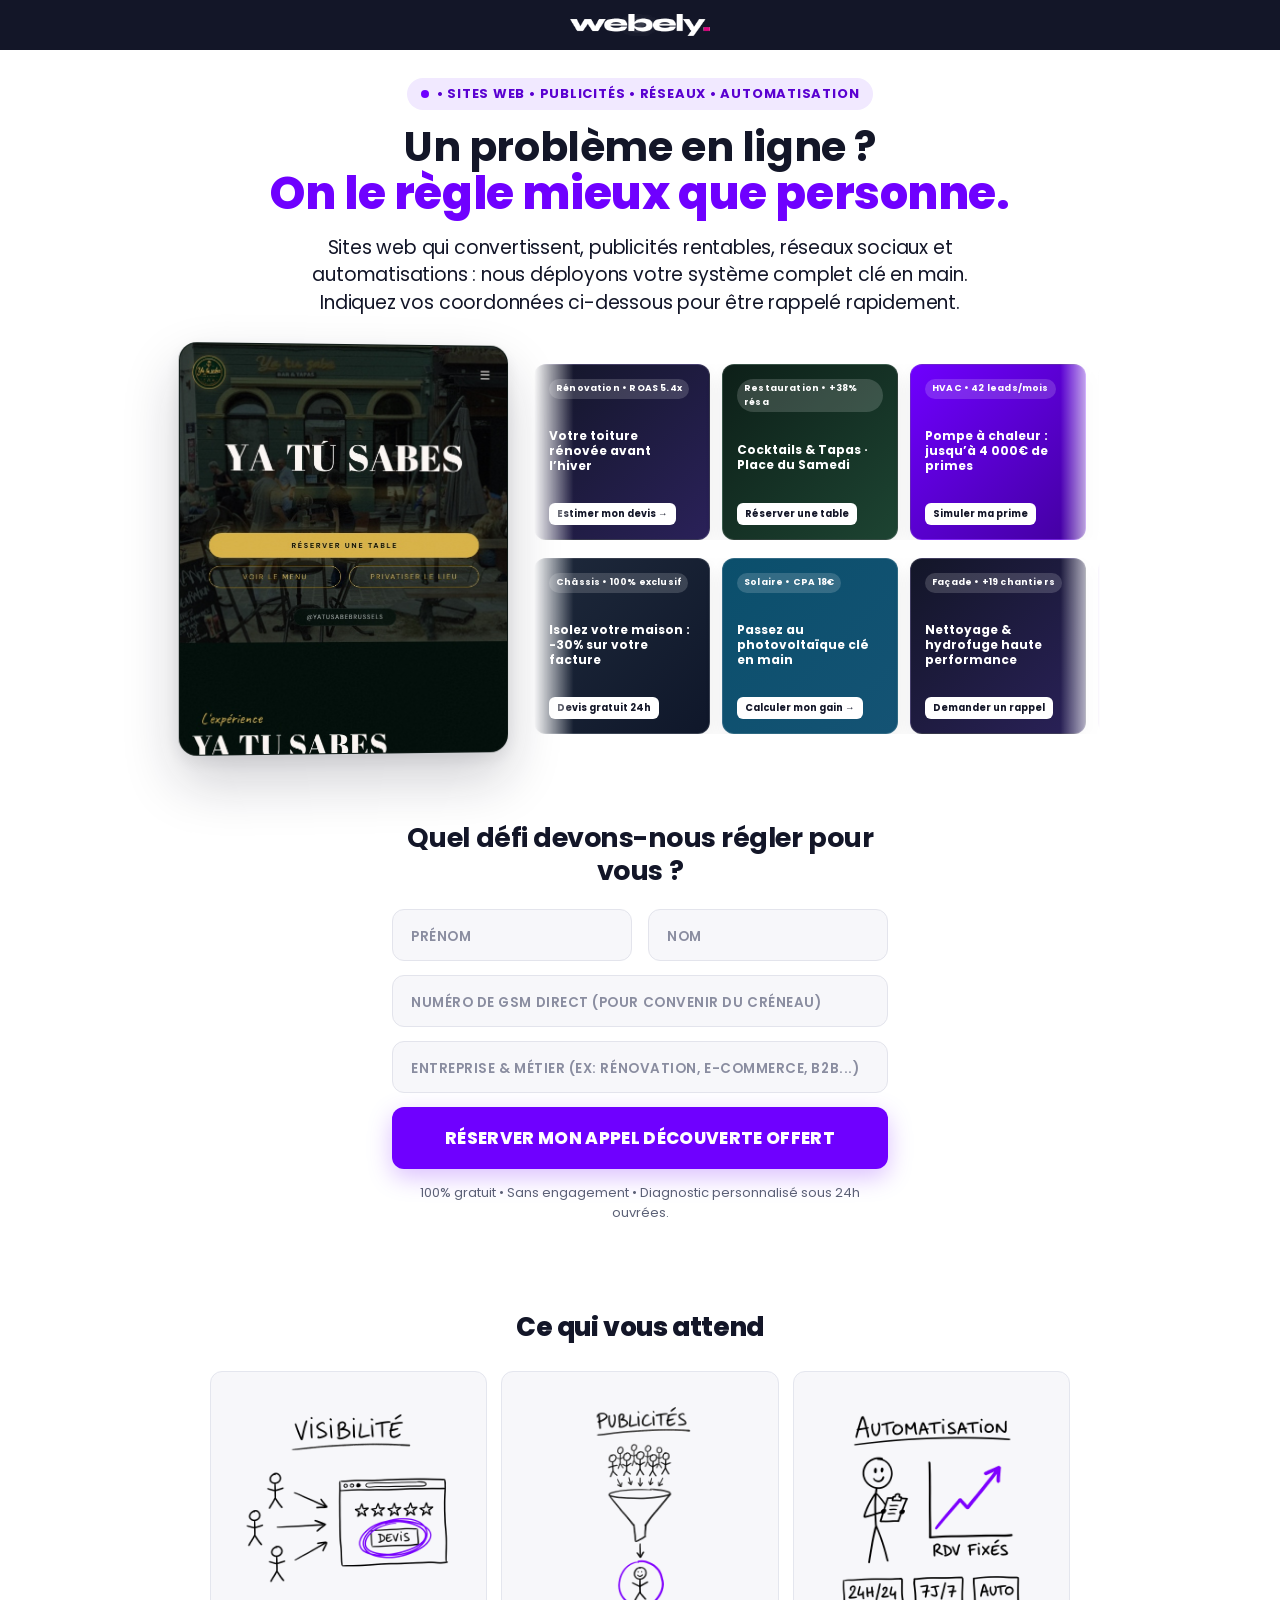
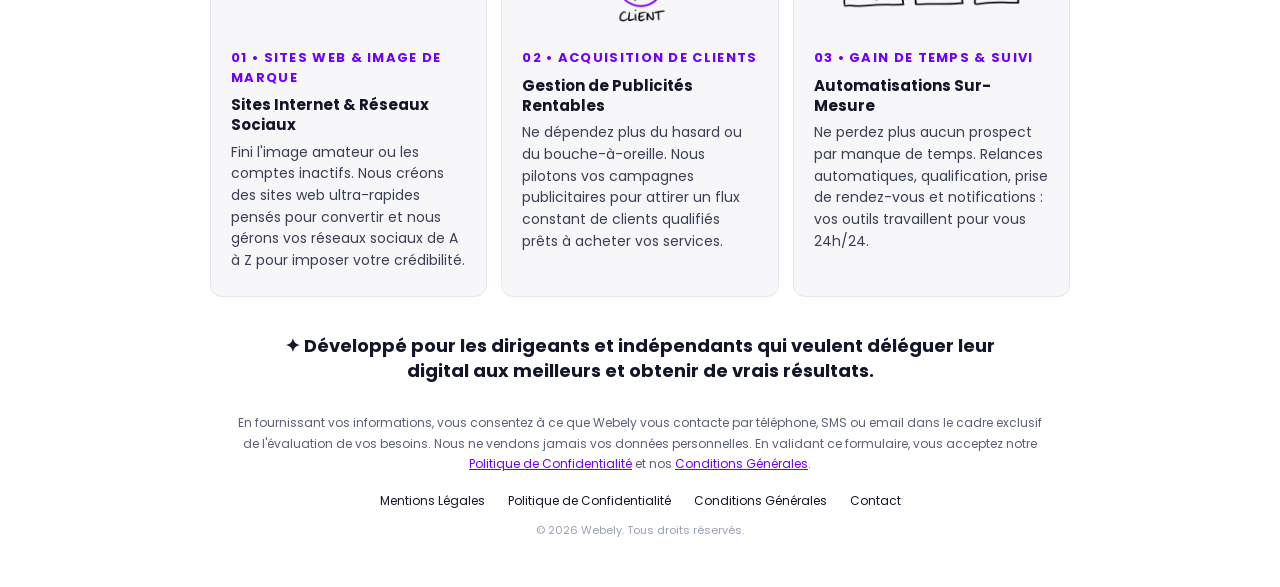
==== commit 80b466f6: "feat: titre et sous-titre plus percutants + scroll immediat du site ya-tu-sabes" ====
--- a/index.html
+++ b/index.html
@@ -38,13 +38,13 @@
 
       <!-- Main Headline (h1-dsdasd + rm-h1-em) -->
       <h1 class="h1-dsdasd">
-        Un problème pour grandir en ligne ? <br />
-        <span class="rm-h1-em">On le règle mieux que qui que ce soit.</span>
+        Un problème en ligne ? <br />
+        <span class="rm-h1-em">On le règle mieux que personne.</span>
       </h1>
 
       <!-- Subtitle Copy (rm-h1-copy) -->
       <h2 class="rm-h1-copy">
-        Site internet sur-mesure, campagnes publicitaires rentables, gestion de vos réseaux sociaux ou automatisations : quel que soit ce qui freine votre croissance, nous déployons la solution complète. Remplissez le formulaire ci-dessous pour être rappelé rapidement.
+        Sites web qui convertissent, publicités rentables, réseaux sociaux et automatisations : nous déployons votre système complet clé en main. Indiquez vos coordonnées ci-dessous pour être rappelé rapidement.
       </h2>
 
       <!-- ==================================================================
--- a/styles.css
+++ b/styles.css
@@ -174,13 +174,13 @@
   height: auto;
   display: block;
   will-change: transform;
-  animation: wbSiteScroll 14s ease-in-out infinite;
+  animation: wbSiteScroll 12s ease-in-out infinite;
 }
 
 @keyframes wbSiteScroll {
-  0%, 10% { transform: translateY(0); }
-  45%, 60% { transform: translateY(-62%); }
-  90%, 100% { transform: translateY(0); }
+  0% { transform: translateY(0); }
+  42%, 54% { transform: translateY(-62%); }
+  94%, 100% { transform: translateY(0); }
 }
 
 /* Ya Tu Sabes internal miniature sections */
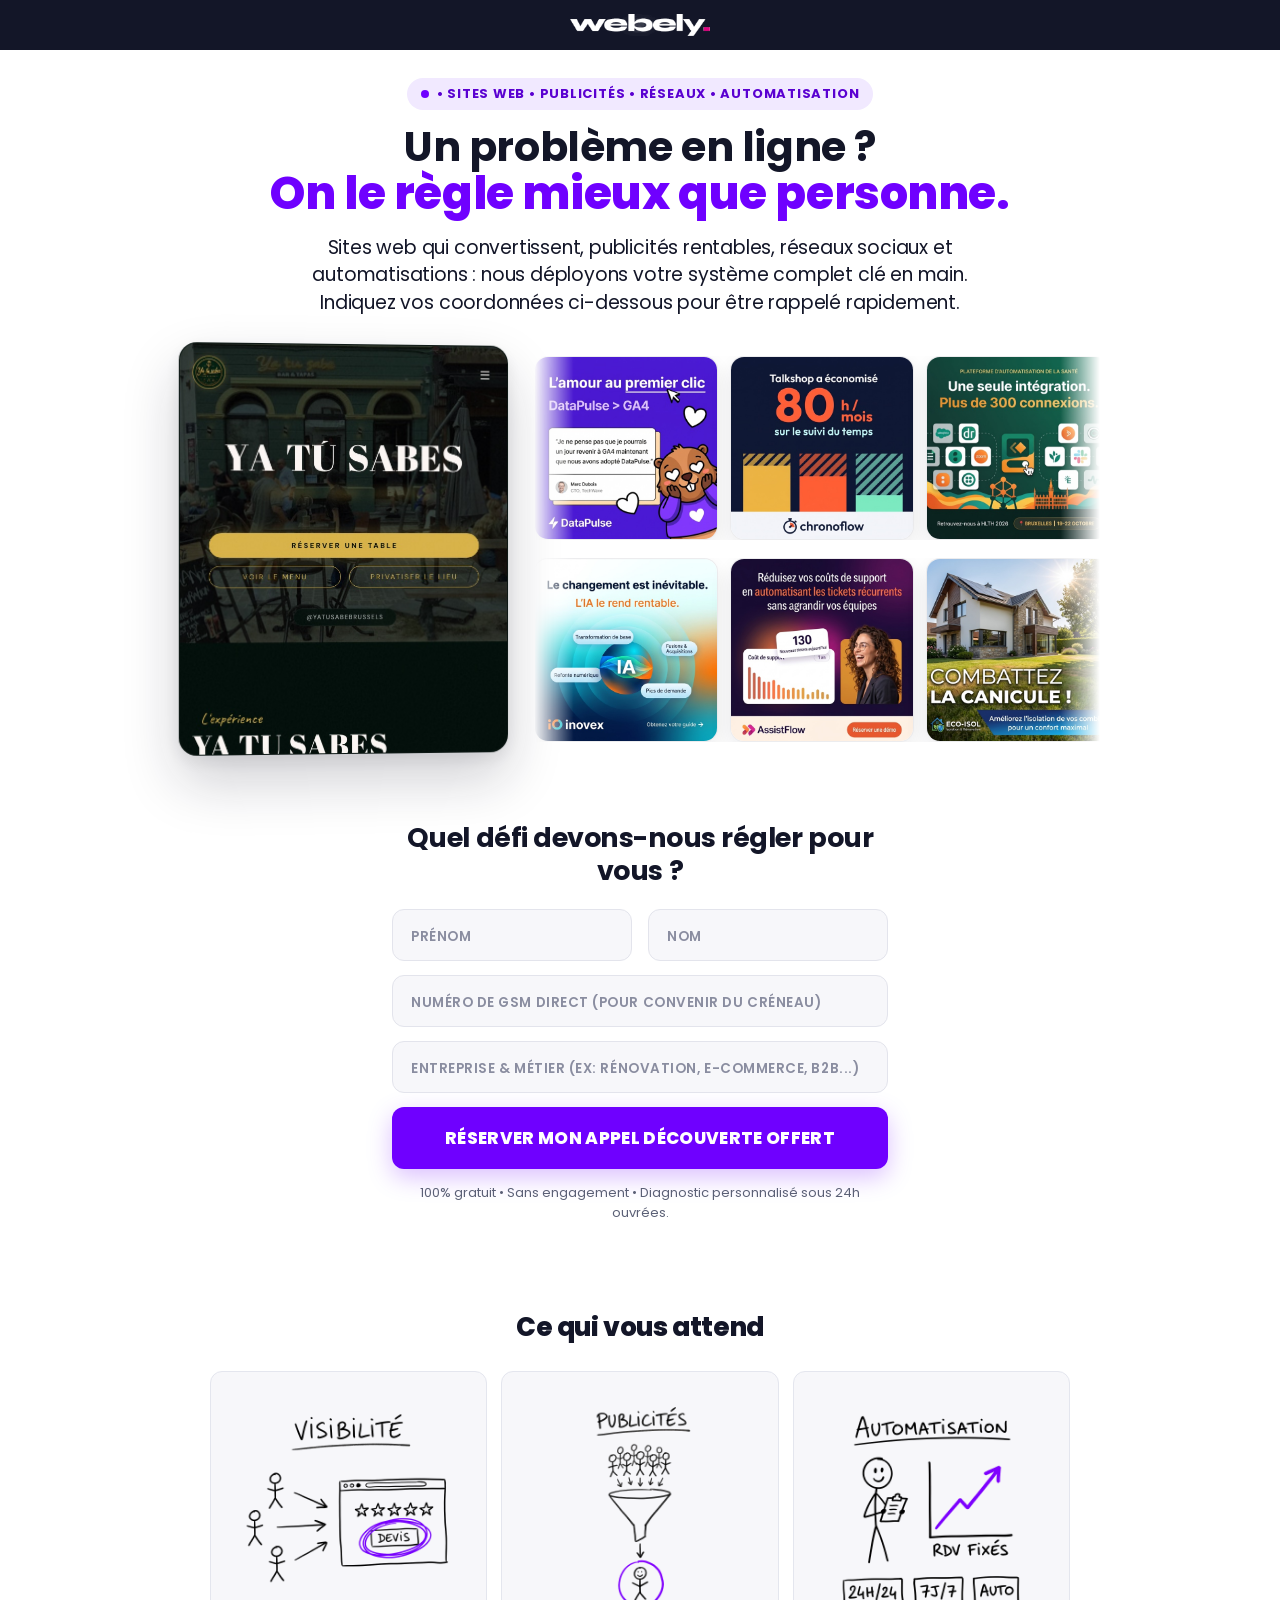
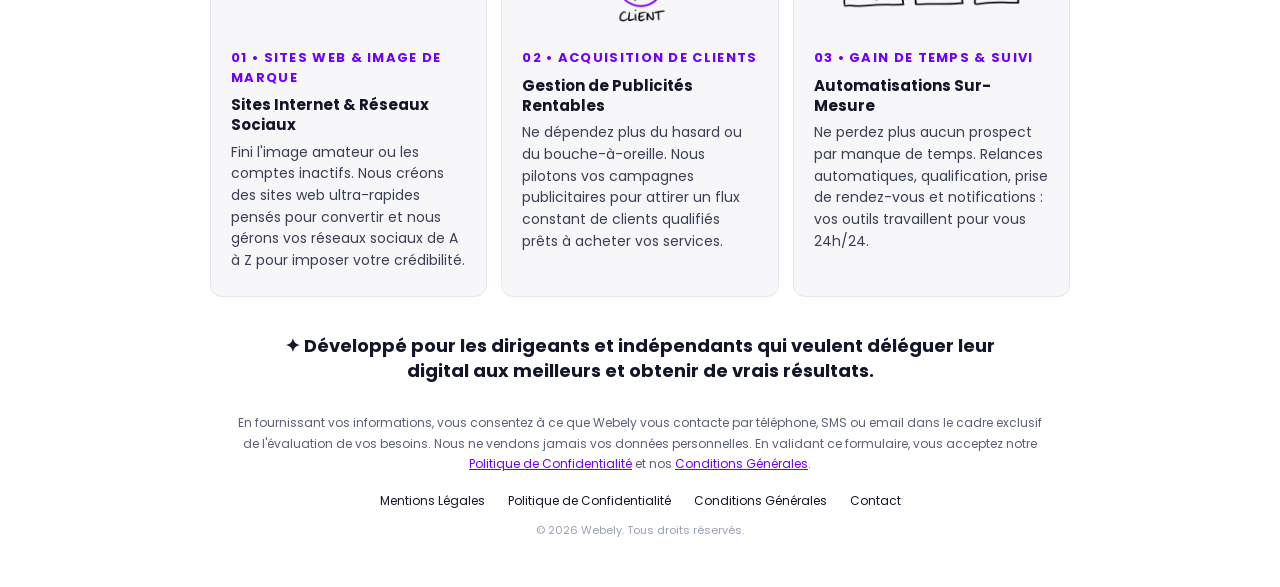
==== commit abb81925: "feat: integration des 12 creatives publicitaires clients optimisees dans le double carrousel" ====
--- a/index.html
+++ b/index.html
@@ -65,97 +65,41 @@
 
         <!-- DROITE : Double Carrousel Publicitaire inspiré de heydigital.co -->
         <div class="wb-ads-stage" aria-label="Créatives publicitaires clients">
-          <!-- Ligne du haut : défilement de GAUCHE à DROITE -->
+          <!-- Ligne du haut : défilement de GAUCHE à DROITE (Pubs 1 à 6) -->
           <div class="wb-marquee-row">
             <div class="wb-marquee-track is-ltr">
-              <div class="wb-ad-card ad-style-1" data-ad-slot="1">
-                <div class="wb-ad-tag">Rénovation • ROAS 5.4x</div>
-                <div class="wb-ad-headline">Votre toiture rénovée avant l’hiver</div>
-                <div class="wb-ad-cta">Estimer mon devis →</div>
-              </div>
-              <div class="wb-ad-card ad-style-2" data-ad-slot="2">
-                <div class="wb-ad-tag">Restauration • +38% résa</div>
-                <div class="wb-ad-headline">Cocktails &amp; Tapas · Place du Samedi</div>
-                <div class="wb-ad-cta">Réserver une table</div>
-              </div>
-              <div class="wb-ad-card ad-style-3" data-ad-slot="3">
-                <div class="wb-ad-tag">HVAC • 42 leads/mois</div>
-                <div class="wb-ad-headline">Pompe à chaleur : jusqu’à 4 000€ de primes</div>
-                <div class="wb-ad-cta">Simuler ma prime</div>
-              </div>
-              <div class="wb-ad-card ad-style-4" data-ad-slot="4">
-                <div class="wb-ad-tag">B2B • Coût/RDV -44%</div>
-                <div class="wb-ad-headline">Attirez 15 clients qualifiés par mois</div>
-                <div class="wb-ad-cta">Découvrir →</div>
-              </div>
+              <div class="wb-ad-card"><img src="assets/ads/ad-01.jpg" alt="Créative publicitaire client 1" loading="eager" /></div>
+              <div class="wb-ad-card"><img src="assets/ads/ad-02.jpg" alt="Créative publicitaire client 2" loading="eager" /></div>
+              <div class="wb-ad-card"><img src="assets/ads/ad-03.jpg" alt="Créative publicitaire client 3" loading="eager" /></div>
+              <div class="wb-ad-card"><img src="assets/ads/ad-04.jpg" alt="Créative publicitaire client 4" loading="eager" /></div>
+              <div class="wb-ad-card"><img src="assets/ads/ad-05.jpg" alt="Créative publicitaire client 5" loading="eager" /></div>
+              <div class="wb-ad-card"><img src="assets/ads/ad-06.jpg" alt="Créative publicitaire client 6" loading="eager" /></div>
               <!-- Duplication pour boucle infinie fluide -->
-              <div class="wb-ad-card ad-style-1" aria-hidden="true">
-                <div class="wb-ad-tag">Rénovation • ROAS 5.4x</div>
-                <div class="wb-ad-headline">Votre toiture rénovée avant l’hiver</div>
-                <div class="wb-ad-cta">Estimer mon devis →</div>
-              </div>
-              <div class="wb-ad-card ad-style-2" aria-hidden="true">
-                <div class="wb-ad-tag">Restauration • +38% résa</div>
-                <div class="wb-ad-headline">Cocktails &amp; Tapas · Place du Samedi</div>
-                <div class="wb-ad-cta">Réserver une table</div>
-              </div>
-              <div class="wb-ad-card ad-style-3" aria-hidden="true">
-                <div class="wb-ad-tag">HVAC • 42 leads/mois</div>
-                <div class="wb-ad-headline">Pompe à chaleur : jusqu’à 4 000€ de primes</div>
-                <div class="wb-ad-cta">Simuler ma prime</div>
-              </div>
-              <div class="wb-ad-card ad-style-4" aria-hidden="true">
-                <div class="wb-ad-tag">B2B • Coût/RDV -44%</div>
-                <div class="wb-ad-headline">Attirez 15 clients qualifiés par mois</div>
-                <div class="wb-ad-cta">Découvrir →</div>
-              </div>
-            </div>
-          </div>
-
-          <!-- Ligne du bas : défilement de DROITE à GAUCHE -->
+              <div class="wb-ad-card" aria-hidden="true"><img src="assets/ads/ad-01.jpg" alt="" /></div>
+              <div class="wb-ad-card" aria-hidden="true"><img src="assets/ads/ad-02.jpg" alt="" /></div>
+              <div class="wb-ad-card" aria-hidden="true"><img src="assets/ads/ad-03.jpg" alt="" /></div>
+              <div class="wb-ad-card" aria-hidden="true"><img src="assets/ads/ad-04.jpg" alt="" /></div>
+              <div class="wb-ad-card" aria-hidden="true"><img src="assets/ads/ad-05.jpg" alt="" /></div>
+              <div class="wb-ad-card" aria-hidden="true"><img src="assets/ads/ad-06.jpg" alt="" /></div>
+            </div>
+          </div>
+
+          <!-- Ligne du bas : défilement de DROITE à GAUCHE (Pubs 7 à 12) -->
           <div class="wb-marquee-row">
             <div class="wb-marquee-track is-rtl">
-              <div class="wb-ad-card ad-style-5" data-ad-slot="5">
-                <div class="wb-ad-tag">Châssis • 100% exclusif</div>
-                <div class="wb-ad-headline">Isolez votre maison : -30% sur votre facture</div>
-                <div class="wb-ad-cta">Devis gratuit 24h</div>
-              </div>
-              <div class="wb-ad-card ad-style-6" data-ad-slot="6">
-                <div class="wb-ad-tag">Solaire • CPA 18€</div>
-                <div class="wb-ad-headline">Passez au photovoltaïque clé en main</div>
-                <div class="wb-ad-cta">Calculer mon gain →</div>
-              </div>
-              <div class="wb-ad-card ad-style-1" data-ad-slot="7">
-                <div class="wb-ad-tag">Façade • +19 chantiers</div>
-                <div class="wb-ad-headline">Nettoyage &amp; hydrofuge haute performance</div>
-                <div class="wb-ad-cta">Demander un rappel</div>
-              </div>
-              <div class="wb-ad-card ad-style-3" data-ad-slot="8">
-                <div class="wb-ad-tag">Immobilier • +62 mandats</div>
-                <div class="wb-ad-headline">Vendez votre bien au meilleur prix</div>
-                <div class="wb-ad-cta">Estimation offerte</div>
-              </div>
+              <div class="wb-ad-card"><img src="assets/ads/ad-07.jpg" alt="Créative publicitaire client 7" loading="eager" /></div>
+              <div class="wb-ad-card"><img src="assets/ads/ad-08.jpg" alt="Créative publicitaire client 8" loading="eager" /></div>
+              <div class="wb-ad-card"><img src="assets/ads/ad-09.jpg" alt="Créative publicitaire client 9" loading="eager" /></div>
+              <div class="wb-ad-card"><img src="assets/ads/ad-10.jpg" alt="Créative publicitaire client 10" loading="eager" /></div>
+              <div class="wb-ad-card"><img src="assets/ads/ad-11.jpg" alt="Créative publicitaire client 11" loading="eager" /></div>
+              <div class="wb-ad-card"><img src="assets/ads/ad-12.jpg" alt="Créative publicitaire client 12" loading="eager" /></div>
               <!-- Duplication pour boucle infinie fluide -->
-              <div class="wb-ad-card ad-style-5" aria-hidden="true">
-                <div class="wb-ad-tag">Châssis • 100% exclusif</div>
-                <div class="wb-ad-headline">Isolez votre maison : -30% sur votre facture</div>
-                <div class="wb-ad-cta">Devis gratuit 24h</div>
-              </div>
-              <div class="wb-ad-card ad-style-6" aria-hidden="true">
-                <div class="wb-ad-tag">Solaire • CPA 18€</div>
-                <div class="wb-ad-headline">Passez au photovoltaïque clé en main</div>
-                <div class="wb-ad-cta">Calculer mon gain →</div>
-              </div>
-              <div class="wb-ad-card ad-style-1" aria-hidden="true">
-                <div class="wb-ad-tag">Façade • +19 chantiers</div>
-                <div class="wb-ad-headline">Nettoyage &amp; hydrofuge haute performance</div>
-                <div class="wb-ad-cta">Demander un rappel</div>
-              </div>
-              <div class="wb-ad-card ad-style-3" aria-hidden="true">
-                <div class="wb-ad-tag">Immobilier • +62 mandats</div>
-                <div class="wb-ad-headline">Vendez votre bien au meilleur prix</div>
-                <div class="wb-ad-cta">Estimation offerte</div>
-              </div>
+              <div class="wb-ad-card" aria-hidden="true"><img src="assets/ads/ad-07.jpg" alt="" /></div>
+              <div class="wb-ad-card" aria-hidden="true"><img src="assets/ads/ad-08.jpg" alt="" /></div>
+              <div class="wb-ad-card" aria-hidden="true"><img src="assets/ads/ad-09.jpg" alt="" /></div>
+              <div class="wb-ad-card" aria-hidden="true"><img src="assets/ads/ad-10.jpg" alt="" /></div>
+              <div class="wb-ad-card" aria-hidden="true"><img src="assets/ads/ad-11.jpg" alt="" /></div>
+              <div class="wb-ad-card" aria-hidden="true"><img src="assets/ads/ad-12.jpg" alt="" /></div>
             </div>
           </div>
         </div>
--- a/styles.css
+++ b/styles.css
@@ -174,12 +174,12 @@
   height: auto;
   display: block;
   will-change: transform;
-  animation: wbSiteScroll 12s ease-in-out infinite;
+  animation: wbSiteScroll 16s ease-in-out infinite;
 }
 
 @keyframes wbSiteScroll {
   0% { transform: translateY(0); }
-  42%, 54% { transform: translateY(-62%); }
+  42%, 54% { transform: translateY(-79%); }
   94%, 100% { transform: translateY(0); }
 }
 
@@ -442,12 +442,12 @@
 
 /* Top row: Left to Right */
 .wb-marquee-track.is-ltr {
-  animation: wbMarqueeLTR 26s linear infinite;
+  animation: wbMarqueeLTR 34s linear infinite;
 }
 
 /* Bottom row: Right to Left */
 .wb-marquee-track.is-rtl {
-  animation: wbMarqueeRTL 26s linear infinite;
+  animation: wbMarqueeRTL 34s linear infinite;
 }
 
 .wb-ads-stage:hover .wb-marquee-track {
@@ -465,64 +465,30 @@
 }
 
 .wb-ad-card {
-  width: 176px;
-  height: 176px;
-  border-radius: 12px;
-  padding: 14px;
-  display: flex;
-  flex-direction: column;
-  justify-content: space-between;
+  width: 184px;
+  height: 184px;
+  border-radius: 14px;
+  padding: 0;
   flex-shrink: 0;
-  box-shadow: 0 8px 20px rgba(19, 22, 40, 0.08);
-  border: 1px solid rgba(255, 255, 255, 0.14);
+  box-shadow: 0 8px 22px rgba(19, 22, 40, 0.09);
+  border: 1px solid rgba(19, 22, 40, 0.08);
   overflow: hidden;
+  background: #fff;
+  transition: transform 0.25s ease, box-shadow 0.25s ease;
+}
+
+.wb-ad-card:hover {
+  transform: scale(1.03);
+  box-shadow: 0 14px 28px rgba(19, 22, 40, 0.14);
 }
 
 .wb-ad-card img {
   width: 100%;
   height: 100%;
   object-fit: cover;
-  border-radius: 10px;
-}
-
-.wb-ad-tag {
-  font-size: 9px;
-  font-weight: 700;
-  letter-spacing: 0.02em;
-  padding: 3px 7px;
-  border-radius: 999px;
-  width: fit-content;
-  background: rgba(255, 255, 255, 0.16);
-  color: #fff;
-}
-
-.wb-ad-headline {
-  font-size: 12px;
-  font-weight: 700;
-  line-height: 1.25;
-  color: #fff;
-}
-
-.wb-ad-cta {
-  font-size: 9.5px;
-  font-weight: 700;
-  background: #fff;
-  color: #131628;
-  padding: 4px 8px;
-  border-radius: 6px;
-  width: fit-content;
-}
-
-/* Distinct ad palette cards */
-.ad-style-1 { background: linear-gradient(135deg, #131628 0%, #2a2159 100%); }
-.ad-style-2 { background: linear-gradient(135deg, #0d1f18 0%, #1d4432 100%); }
-.ad-style-3 { background: linear-gradient(135deg, #6f00ff 0%, #42009e 100%); }
-.ad-style-4 { background: #ffffff; border: 1px solid #dfe1ec; }
-.ad-style-4 .wb-ad-tag { background: #efe6ff; color: #6f00ff; }
-.ad-style-4 .wb-ad-headline { color: #131628; }
-.ad-style-4 .wb-ad-cta { background: #6f00ff; color: #fff; }
-.ad-style-5 { background: linear-gradient(135deg, #1e293b 0%, #0f172a 100%); }
-.ad-style-6 { background: linear-gradient(135deg, #0b4f6c 0%, #145374 100%); }
+  object-position: center;
+  display: block;
+}
 
 /* ==========================================================================
    FORM / WAITLIST CARD (#waitlist, .sr-card, .rm-card-h2, .sr-namerow, .sr-input, .sr-btn)
@@ -987,12 +953,9 @@
     gap: 12px;
   }
   .wb-ad-card {
-    width: 136px;
-    height: 136px;
-    padding: 10px;
-  }
-  .wb-ad-headline {
-    font-size: 10.5px;
+    width: 142px;
+    height: 142px;
+    padding: 0;
   }
   .stw-grid {
     grid-template-columns: 1fr;
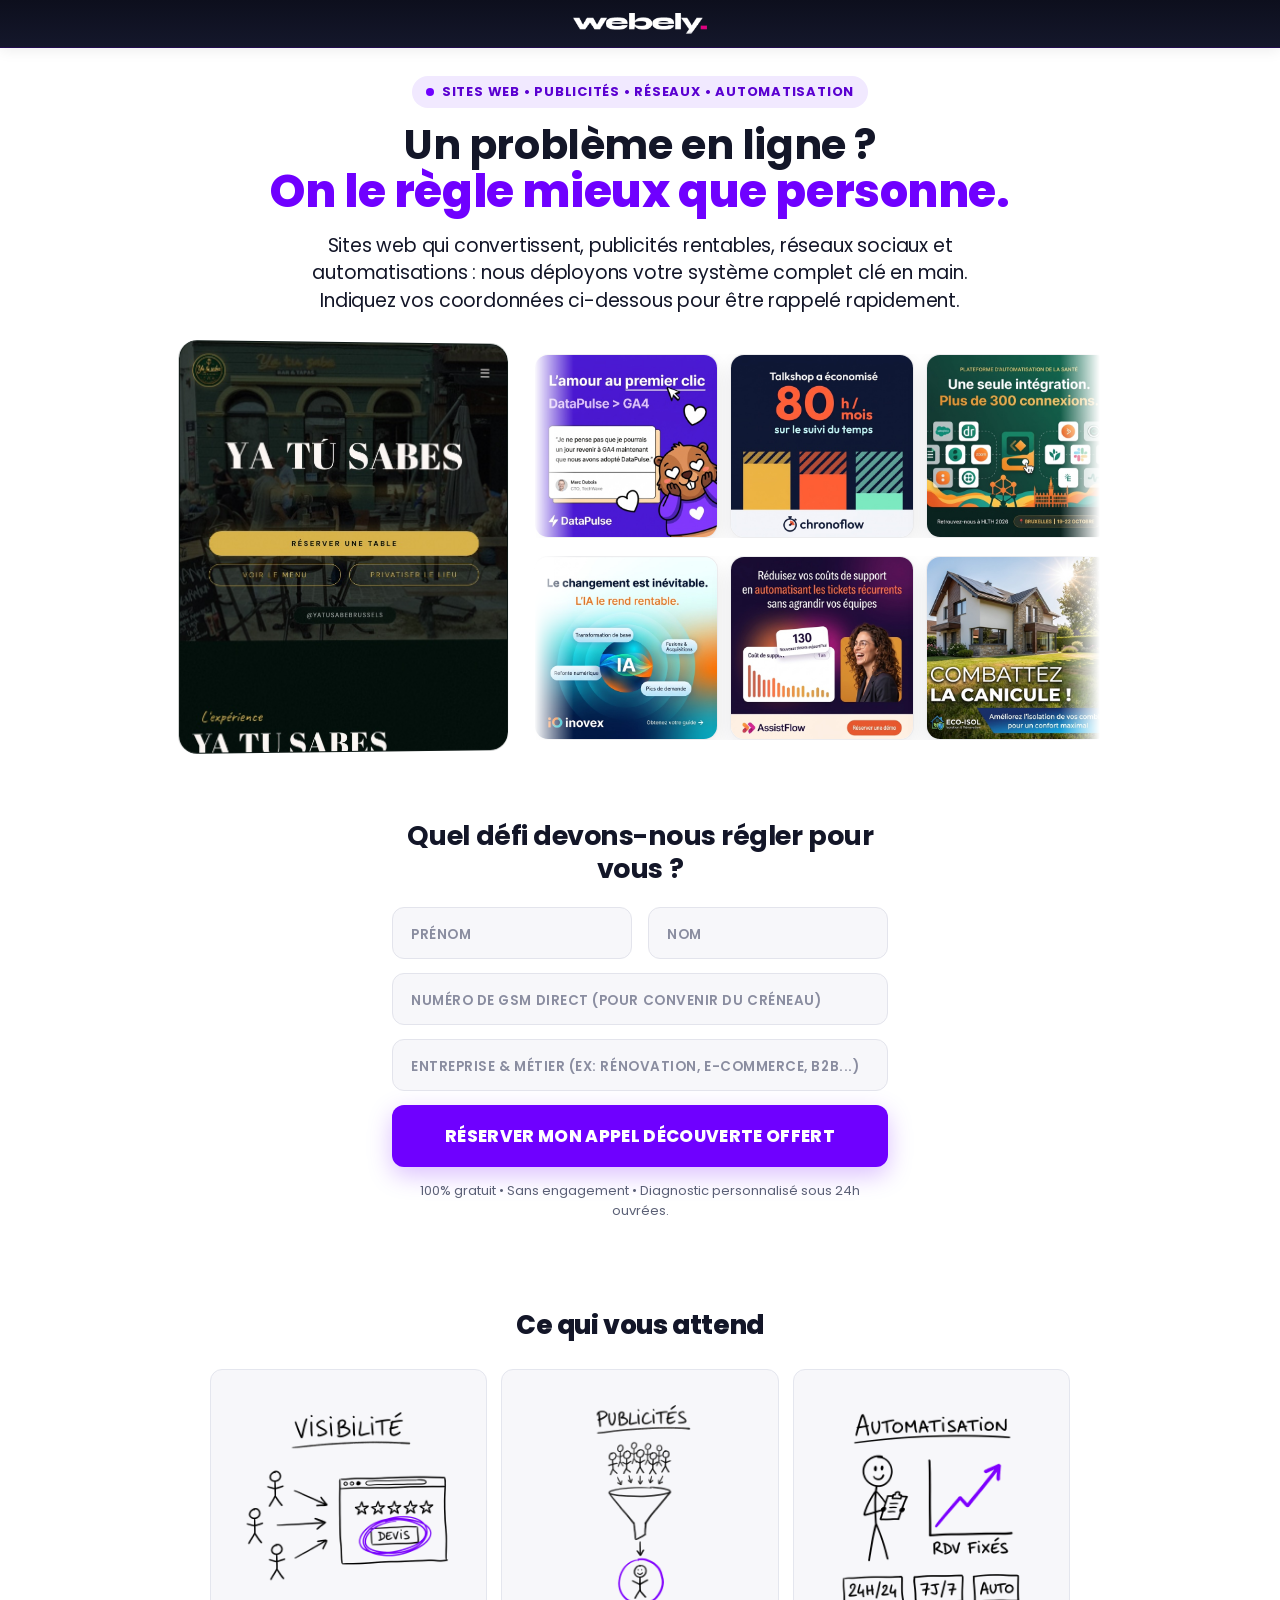
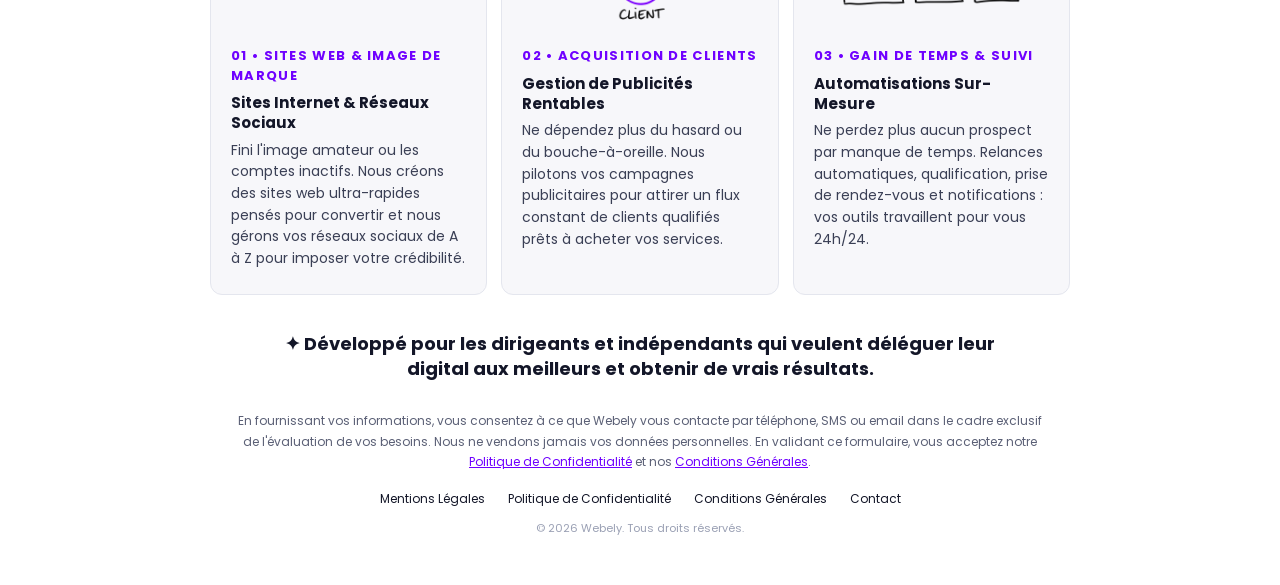
==== commit 9aae769f: "fix: scroll mobile fluide ya-tu-sabes, pilule sur 1 ligne et header affine sans halo" ====
--- a/index.html
+++ b/index.html
@@ -33,7 +33,7 @@
       <!-- Top Pill Tag -->
       <div class="stw-pill">
         <span class="stw-dot"></span>
-        • SITES WEB • PUBLICITÉS • RÉSEAUX • AUTOMATISATION
+        SITES WEB • PUBLICITÉS • RÉSEAUX • AUTOMATISATION
       </div>
 
       <!-- Main Headline (h1-dsdasd + rm-h1-em) -->
--- a/styles.css
+++ b/styles.css
@@ -39,16 +39,18 @@
    HEADER / TOPBAR (.sr-topbar & .sr-logo)
    ========================================================================== */
 .sr-topbar {
-  background-color: #131628;
+  background: linear-gradient(180deg, #0d0f1d 0%, #14172b 100%);
+  border-bottom: 1px solid rgba(111, 0, 255, 0.22);
+  box-shadow: 0 2px 14px rgba(13, 15, 29, 0.08);
   justify-content: center;
   align-items: center;
-  padding: 14px 20px;
+  padding: 13px 20px;
   display: flex;
 }
 
 .sr-logo {
   width: auto;
-  height: 22px;
+  height: 21px;
   display: block;
 }
 
@@ -147,18 +149,21 @@
   border: 1px solid rgba(19, 22, 40, 0.08);
   box-shadow: 0 26px 56px rgba(19, 22, 40, 0.2), 0 6px 18px rgba(19, 22, 40, 0.08);
   overflow: hidden;
+  isolation: isolate;
+  -webkit-mask-image: -webkit-radial-gradient(white, black);
   text-decoration: none;
   transform: perspective(1200px) rotateY(4deg);
   transition: transform 0.35s cubic-bezier(0.16, 1, 0.3, 1), box-shadow 0.35s ease;
 }
 
-.wb-site-widget:hover {
-  transform: perspective(1200px) rotateY(0deg) translateY(-4px);
-  box-shadow: 0 32px 68px rgba(19, 22, 40, 0.24), 0 8px 22px rgba(19, 22, 40, 0.1);
-}
-
-.wb-site-widget:hover .wb-site-scroll-img {
-  animation-play-state: paused;
+@media (hover: hover) and (pointer: fine) {
+  .wb-site-widget:hover {
+    transform: perspective(1200px) rotateY(0deg) translateY(-4px);
+    box-shadow: 0 32px 68px rgba(19, 22, 40, 0.24), 0 8px 22px rgba(19, 22, 40, 0.1);
+  }
+  .wb-site-widget:hover .wb-site-scroll-img {
+    animation-play-state: paused;
+  }
 }
 
 .wb-site-viewport {
@@ -173,14 +178,16 @@
   width: 100%;
   height: auto;
   display: block;
+  backface-visibility: hidden;
+  -webkit-backface-visibility: hidden;
   will-change: transform;
   animation: wbSiteScroll 16s ease-in-out infinite;
 }
 
 @keyframes wbSiteScroll {
-  0% { transform: translateY(0); }
-  42%, 54% { transform: translateY(-79%); }
-  94%, 100% { transform: translateY(0); }
+  0% { transform: translate3d(0, 0, 0); }
+  42%, 54% { transform: translate3d(0, -79%, 0); }
+  94%, 100% { transform: translate3d(0, 0, 0); }
 }
 
 /* Ya Tu Sabes internal miniature sections */
@@ -450,8 +457,10 @@
   animation: wbMarqueeRTL 34s linear infinite;
 }
 
-.wb-ads-stage:hover .wb-marquee-track {
-  animation-play-state: paused;
+@media (hover: hover) and (pointer: fine) {
+  .wb-ads-stage:hover .wb-marquee-track {
+    animation-play-state: paused;
+  }
 }
 
 @keyframes wbMarqueeLTR {
@@ -932,6 +941,19 @@
   .rm-h1-copy {
     font-size: 18px;
   }
+  .stw-pill {
+    white-space: nowrap;
+    font-size: clamp(8.5px, 2.45vw, 11.5px);
+    letter-spacing: 0.03em;
+    padding: 5px 11px;
+    gap: 6px;
+    margin-bottom: 12px;
+  }
+  .stw-dot {
+    width: 6px;
+    height: 6px;
+    flex-shrink: 0;
+  }
   .wb-hero-showcase {
     grid-template-columns: 1fr;
     gap: 18px;
@@ -944,9 +966,6 @@
     margin: 0 auto;
     transform: none;
   }
-  .wb-site-widget:hover {
-    transform: translateY(-2px);
-  }
   .wb-ads-stage {
     height: auto;
     padding: 8px 0;
@@ -1003,8 +1022,17 @@
     margin-bottom: 14px;
   }
   .stw-pill {
-    font-size: 10.5px;
+    white-space: nowrap;
+    font-size: clamp(8.5px, 2.45vw, 11px);
+    letter-spacing: 0.03em;
+    padding: 5px 11px;
+    gap: 6px;
     margin-bottom: 10px;
+  }
+  .stw-dot {
+    width: 6px;
+    height: 6px;
+    flex-shrink: 0;
   }
 }
 
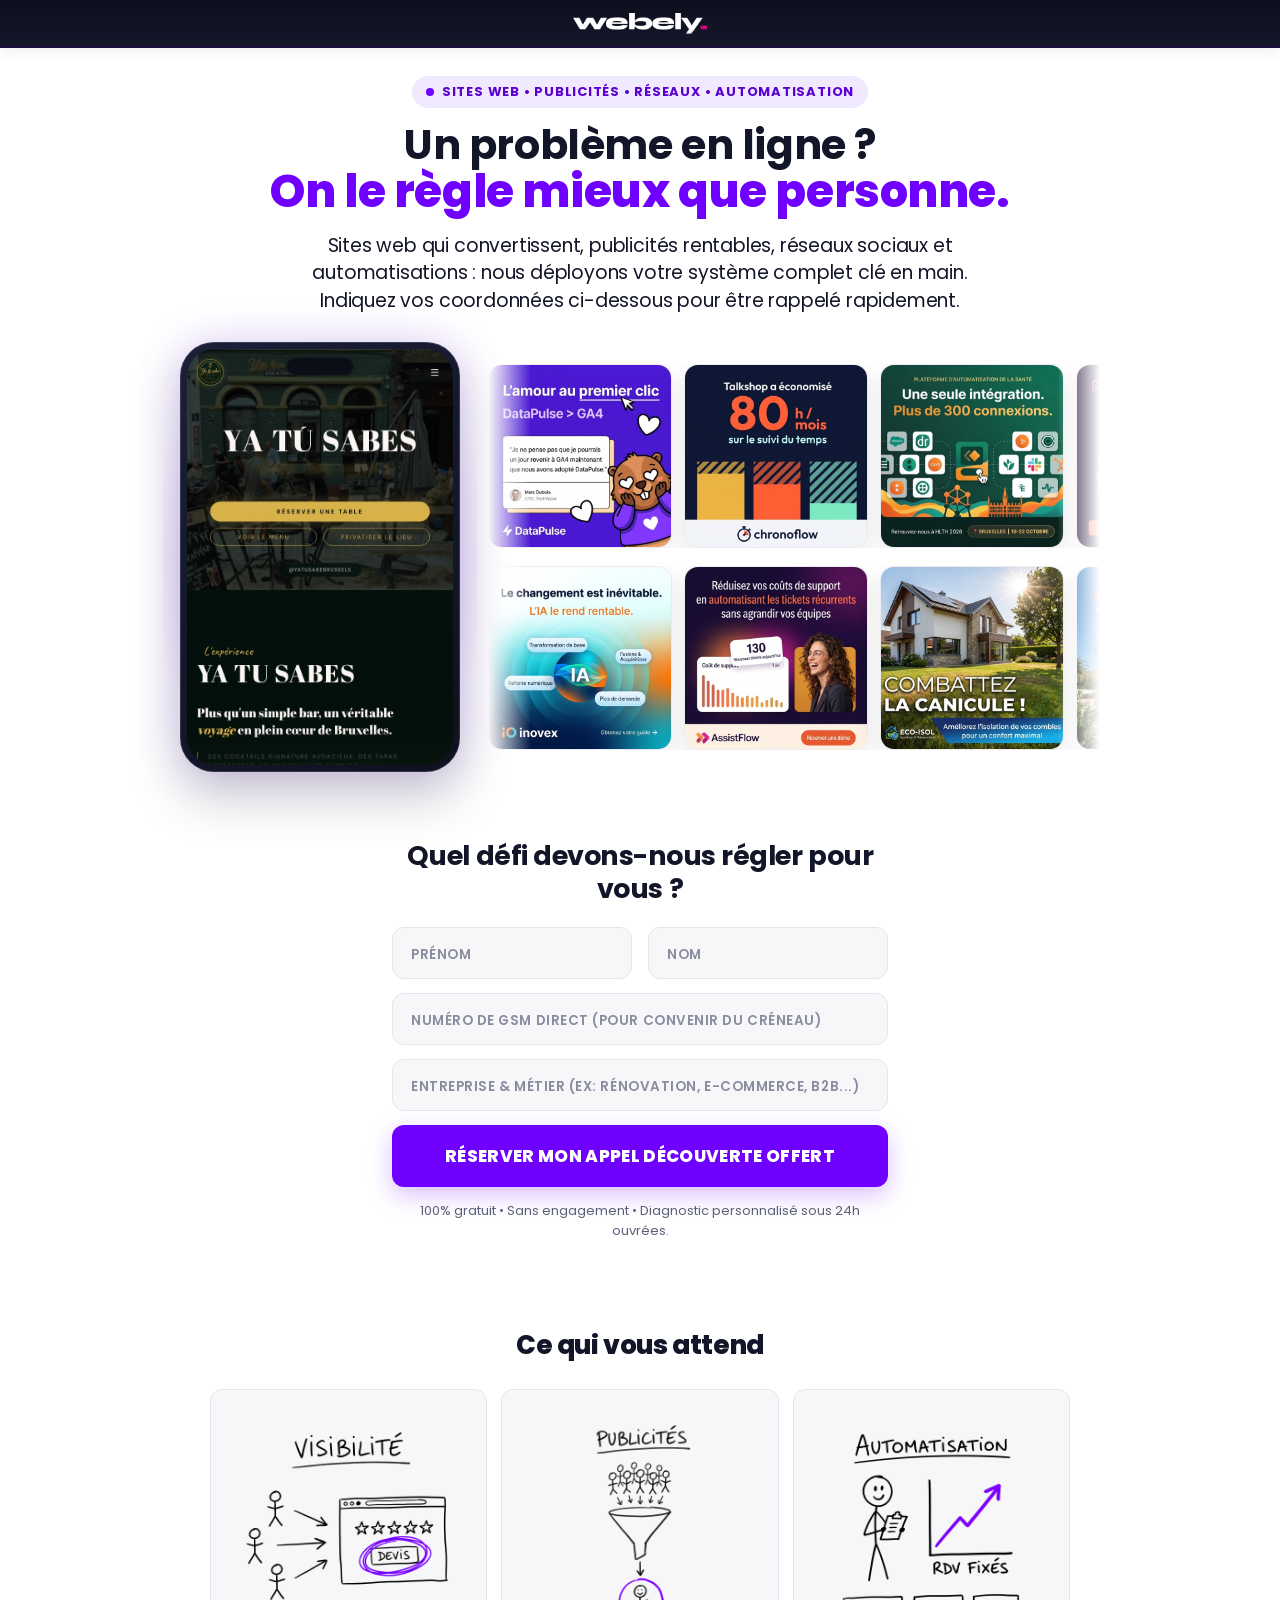
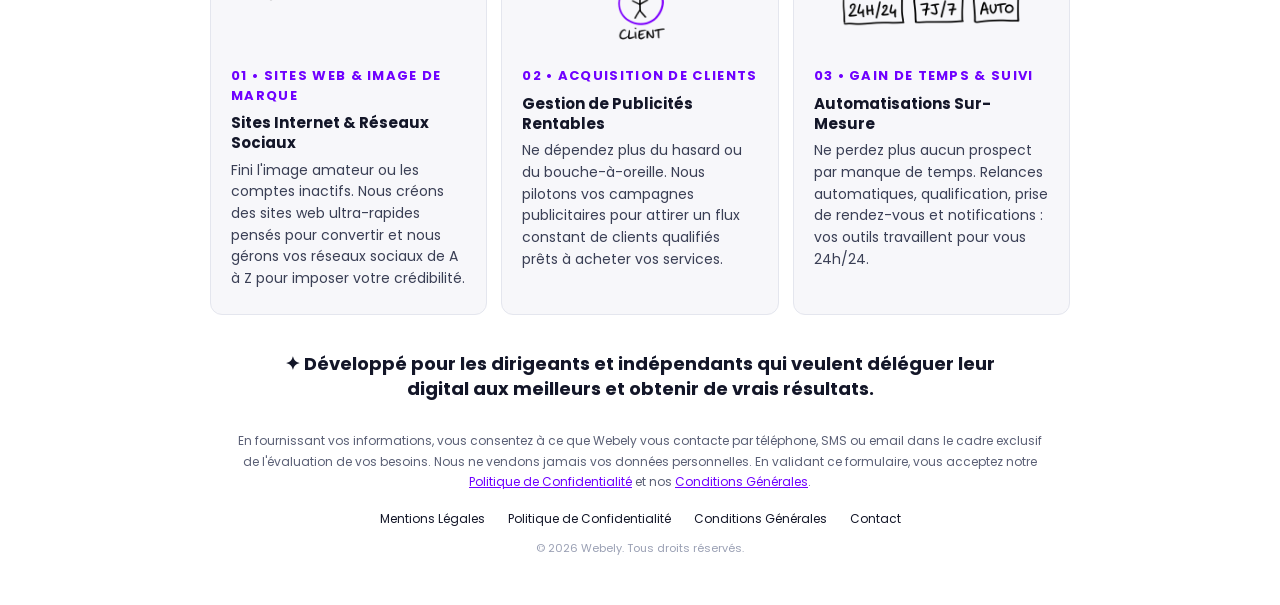
==== commit b688e705: "feat: chassis smartphone minimaliste + halo violet et fondu doux pour le site ya-tu-sabes" ====
--- a/index.html
+++ b/index.html
@@ -52,9 +52,10 @@
            ================================================================== -->
       <div class="wb-hero-showcase" id="hero-showcase">
 
-        <!-- GAUCHE : Widget Site Web réel défilant (ya-tu-sabes.com) inspiré de cliik.io -->
+        <!-- GAUCHE : Smartphone minimaliste avec site ya-tu-sabes.com défilant -->
         <a href="https://www.ya-tu-sabes.com/" target="_blank" rel="noopener noreferrer" class="wb-site-widget" aria-label="Voir le site client ya-tu-sabes.com">
           <div class="wb-site-viewport">
+            <span class="wb-phone-island" aria-hidden="true"></span>
             <img
               src="assets/ya-tu-sabes-scroll.jpg"
               alt="Aperçu défilant du site ya-tu-sabes.com"
--- a/styles.css
+++ b/styles.css
@@ -130,48 +130,89 @@
    ========================================================================== */
 .wb-hero-showcase {
   display: grid;
-  grid-template-columns: 330px 1fr;
-  gap: 24px;
+  grid-template-columns: 280px 1fr;
+  gap: 28px;
   max-width: 960px;
   margin: 28px auto 0;
   align-items: center;
   text-align: left;
 }
 
-/* --- Left: Scrolling Website Widget (ya-tu-sabes.com) --- */
+/* --- Left: Minimalist Smartphone Frame + Soft Purple Halo (Options 1 & 2) --- */
 .wb-site-widget {
   position: relative;
   display: block;
   width: 100%;
-  height: 410px;
-  border-radius: 18px;
-  background: #0d1913;
-  border: 1px solid rgba(19, 22, 40, 0.08);
-  box-shadow: 0 26px 56px rgba(19, 22, 40, 0.2), 0 6px 18px rgba(19, 22, 40, 0.08);
+  height: 430px;
+  padding: 7px;
+  border-radius: 34px;
+  background: linear-gradient(145deg, #1b1f38 0%, #0f1120 100%);
+  box-shadow:
+    0 24px 52px rgba(19, 22, 40, 0.22),
+    0 0 46px rgba(111, 0, 255, 0.16),
+    inset 0 0 0 1px rgba(255, 255, 255, 0.14);
+  text-decoration: none;
+  transition: transform 0.3s cubic-bezier(0.16, 1, 0.3, 1), box-shadow 0.3s ease;
+}
+
+.wb-site-widget::before {
+  content: "";
+  position: absolute;
+  inset: -18px;
+  z-index: -1;
+  border-radius: 46px;
+  background: radial-gradient(circle at 50% 50%, rgba(111, 0, 255, 0.18) 0%, rgba(111, 0, 255, 0) 70%);
+  pointer-events: none;
+}
+
+@media (hover: hover) and (pointer: fine) {
+  .wb-site-widget:hover {
+    transform: translateY(-4px);
+    box-shadow:
+      0 30px 64px rgba(19, 22, 40, 0.26),
+      0 0 56px rgba(111, 0, 255, 0.24),
+      inset 0 0 0 1px rgba(255, 255, 255, 0.2);
+  }
+  .wb-site-widget:hover .wb-site-scroll-img {
+    animation-play-state: paused;
+  }
+}
+
+.wb-site-viewport {
+  position: relative;
+  width: 100%;
+  height: 100%;
+  border-radius: 27px;
   overflow: hidden;
   isolation: isolate;
   -webkit-mask-image: -webkit-radial-gradient(white, black);
-  text-decoration: none;
-  transform: perspective(1200px) rotateY(4deg);
-  transition: transform 0.35s cubic-bezier(0.16, 1, 0.3, 1), box-shadow 0.35s ease;
-}
-
-@media (hover: hover) and (pointer: fine) {
-  .wb-site-widget:hover {
-    transform: perspective(1200px) rotateY(0deg) translateY(-4px);
-    box-shadow: 0 32px 68px rgba(19, 22, 40, 0.24), 0 8px 22px rgba(19, 22, 40, 0.1);
-  }
-  .wb-site-widget:hover .wb-site-scroll-img {
-    animation-play-state: paused;
-  }
-}
-
-.wb-site-viewport {
-  position: relative;
-  width: 100%;
-  height: 100%;
-  overflow: hidden;
   background: #0d1913;
+}
+
+.wb-site-viewport::after {
+  content: "";
+  position: absolute;
+  left: 0;
+  right: 0;
+  bottom: 0;
+  height: 36px;
+  z-index: 3;
+  background: linear-gradient(to top, rgba(11, 22, 17, 0.72), transparent);
+  pointer-events: none;
+}
+
+.wb-phone-island {
+  position: absolute;
+  top: 9px;
+  left: 50%;
+  transform: translateX(-50%);
+  width: 66px;
+  height: 17px;
+  border-radius: 999px;
+  background: #0b0d17;
+  box-shadow: 0 1px 4px rgba(0, 0, 0, 0.35);
+  z-index: 4;
+  pointer-events: none;
 }
 
 .wb-site-scroll-img {
@@ -960,11 +1001,20 @@
     margin-top: 22px;
   }
   .wb-site-widget {
-    max-width: 310px;
+    max-width: 264px;
     width: 100%;
-    height: 380px;
+    height: 400px;
     margin: 0 auto;
-    transform: none;
+    padding: 6px;
+    border-radius: 30px;
+  }
+  .wb-site-viewport {
+    border-radius: 24px;
+  }
+  .wb-phone-island {
+    width: 58px;
+    height: 15px;
+    top: 8px;
   }
   .wb-ads-stage {
     height: auto;
